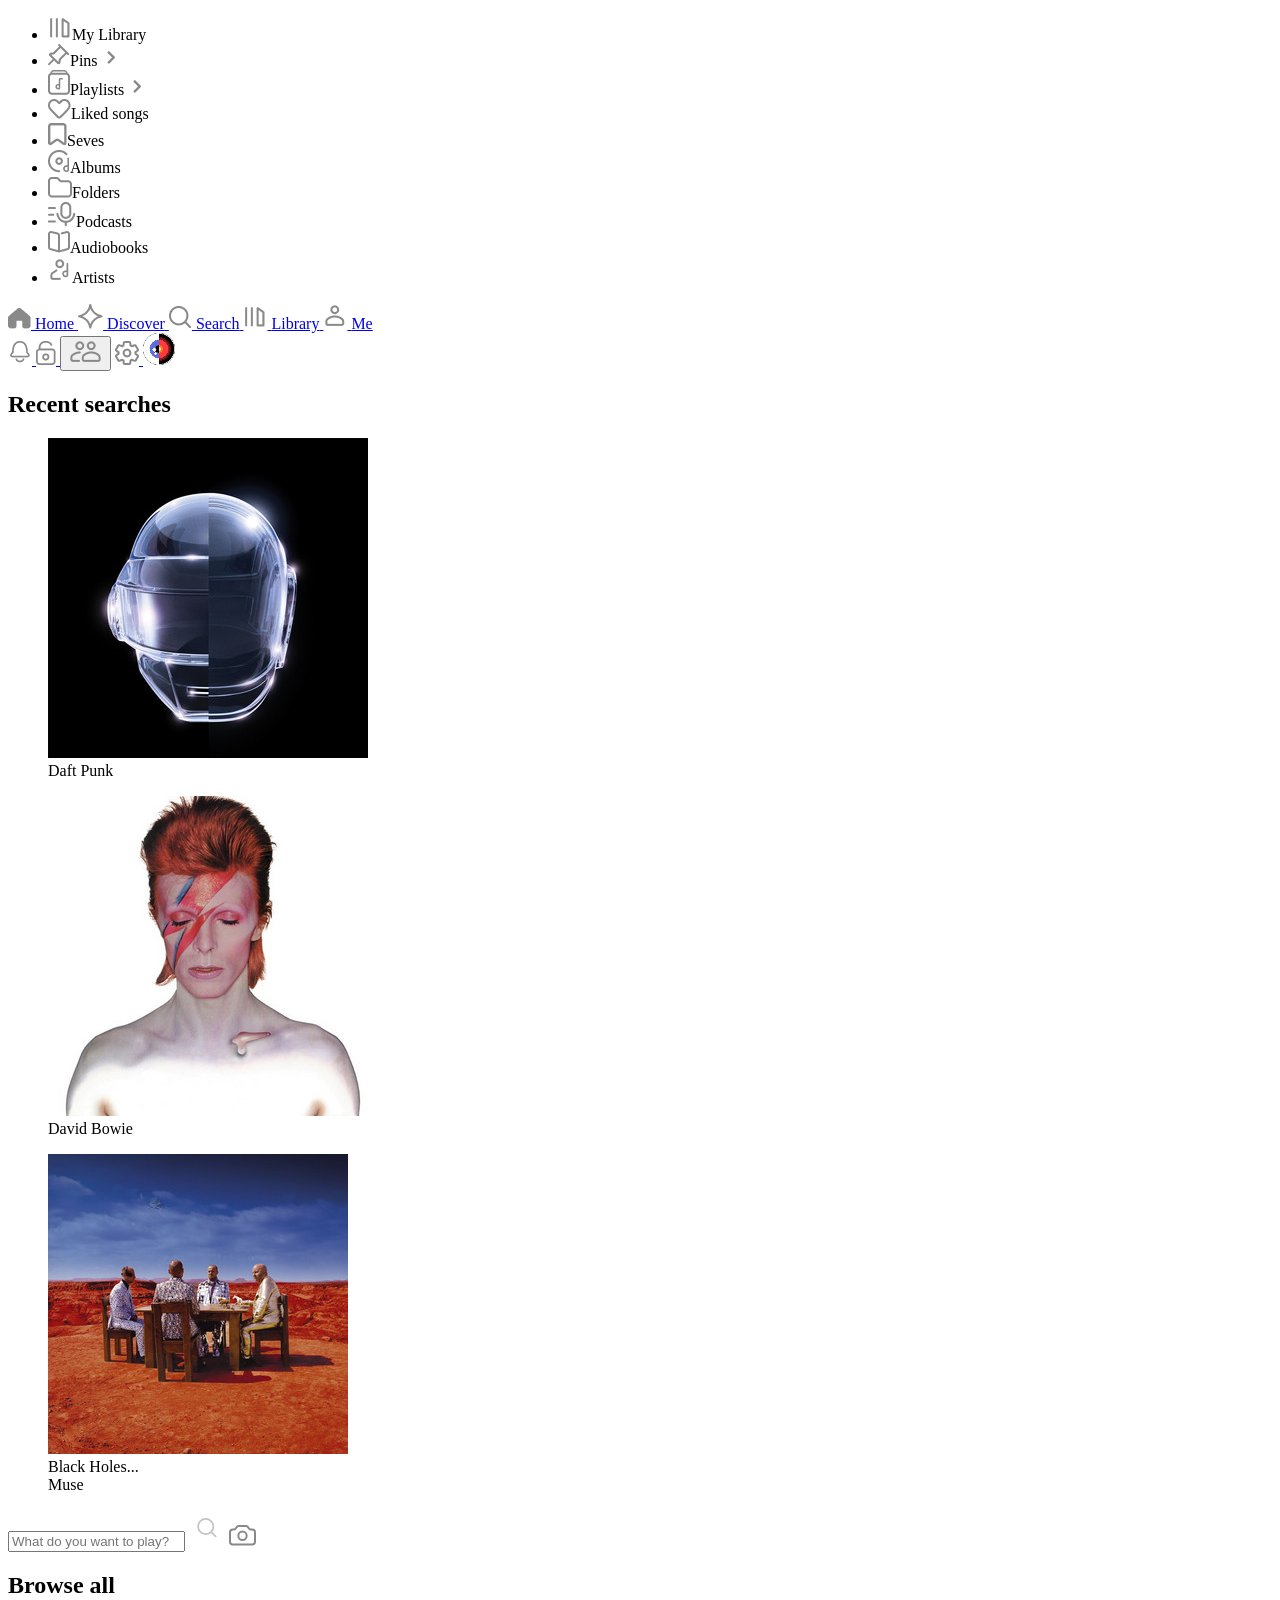
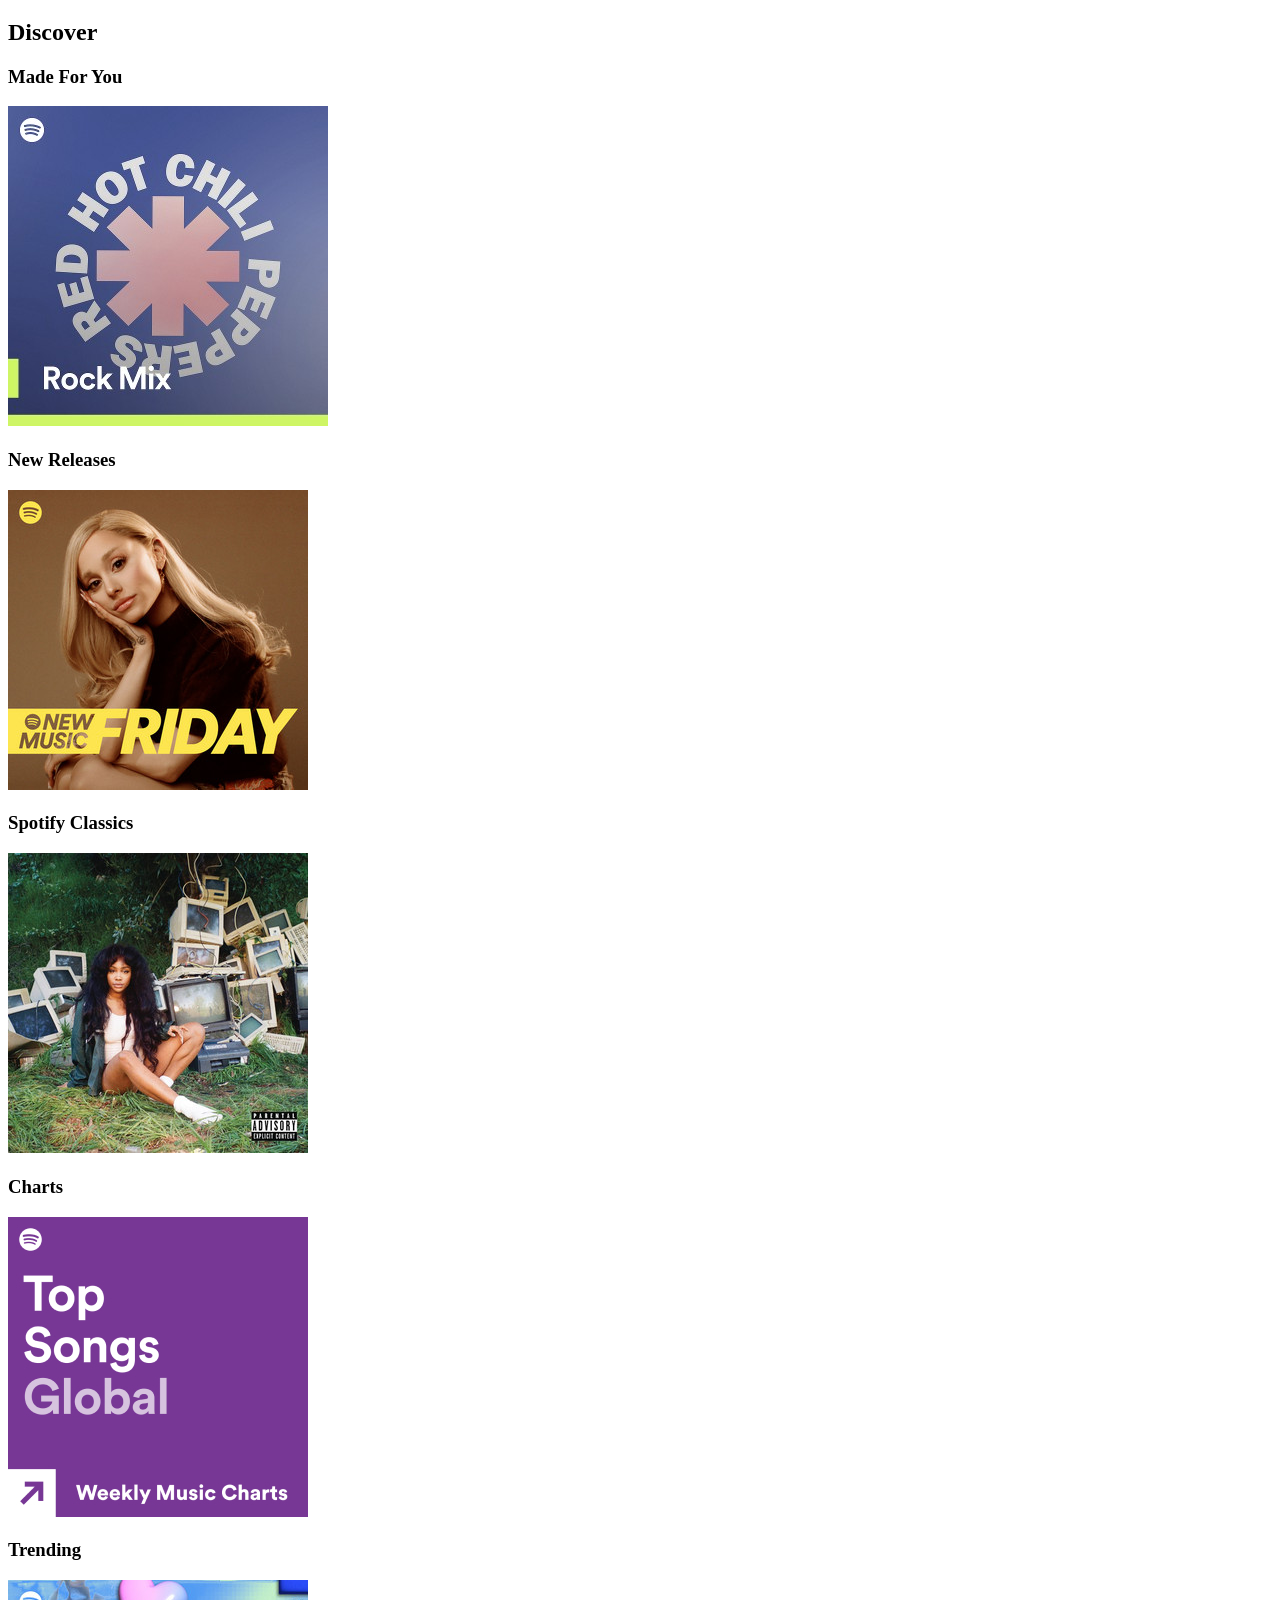
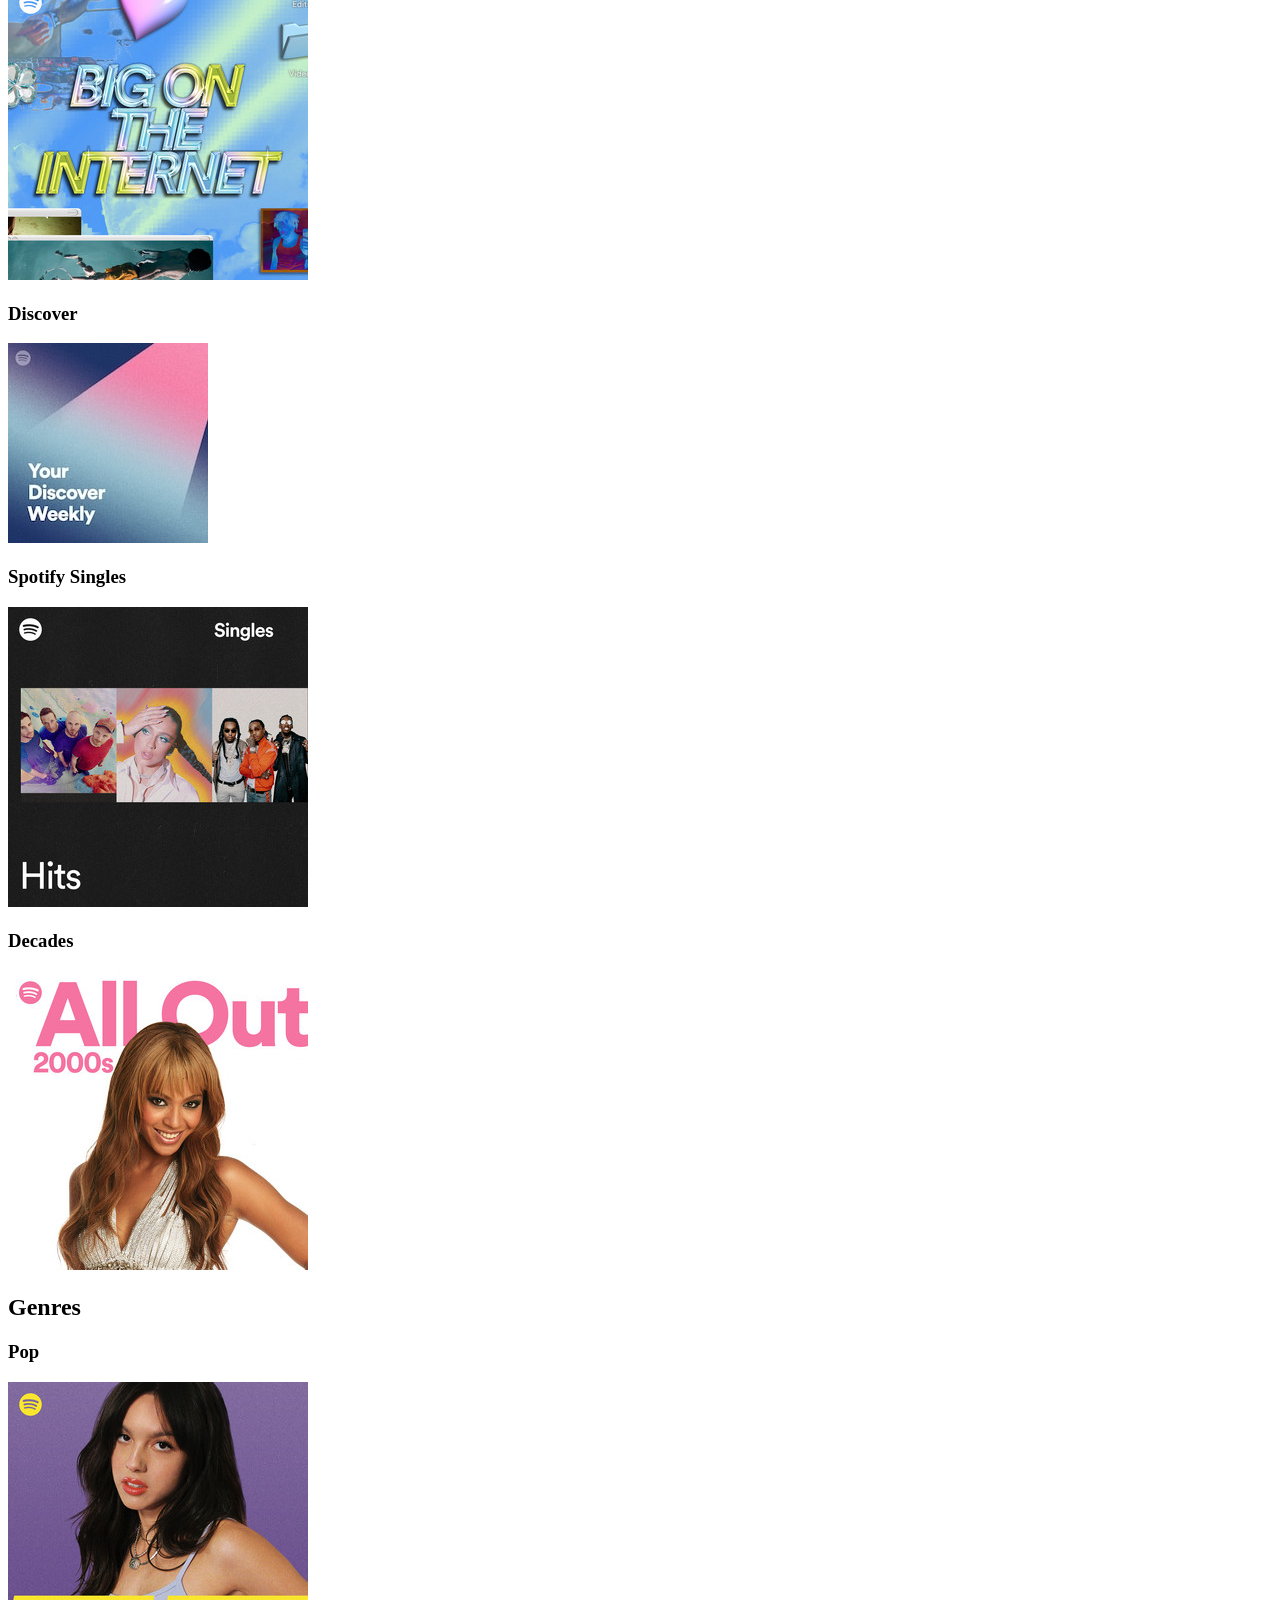
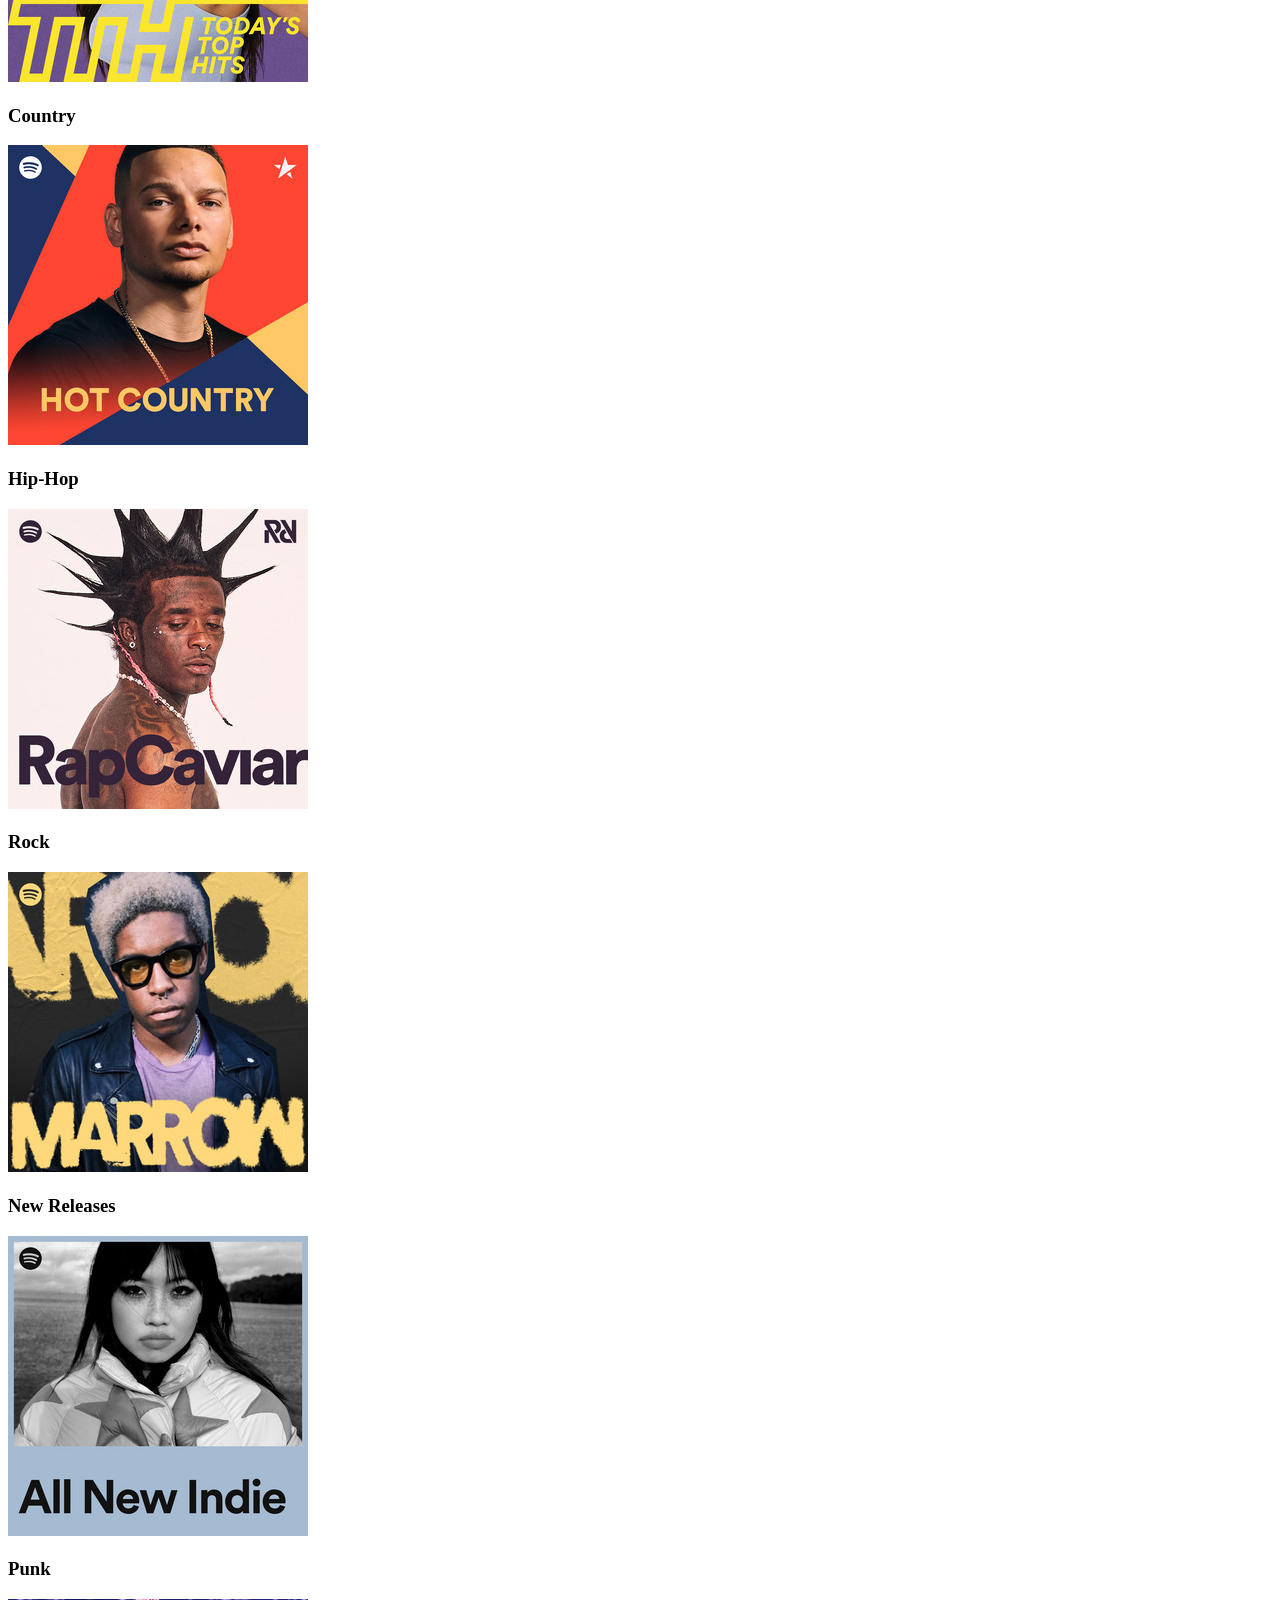
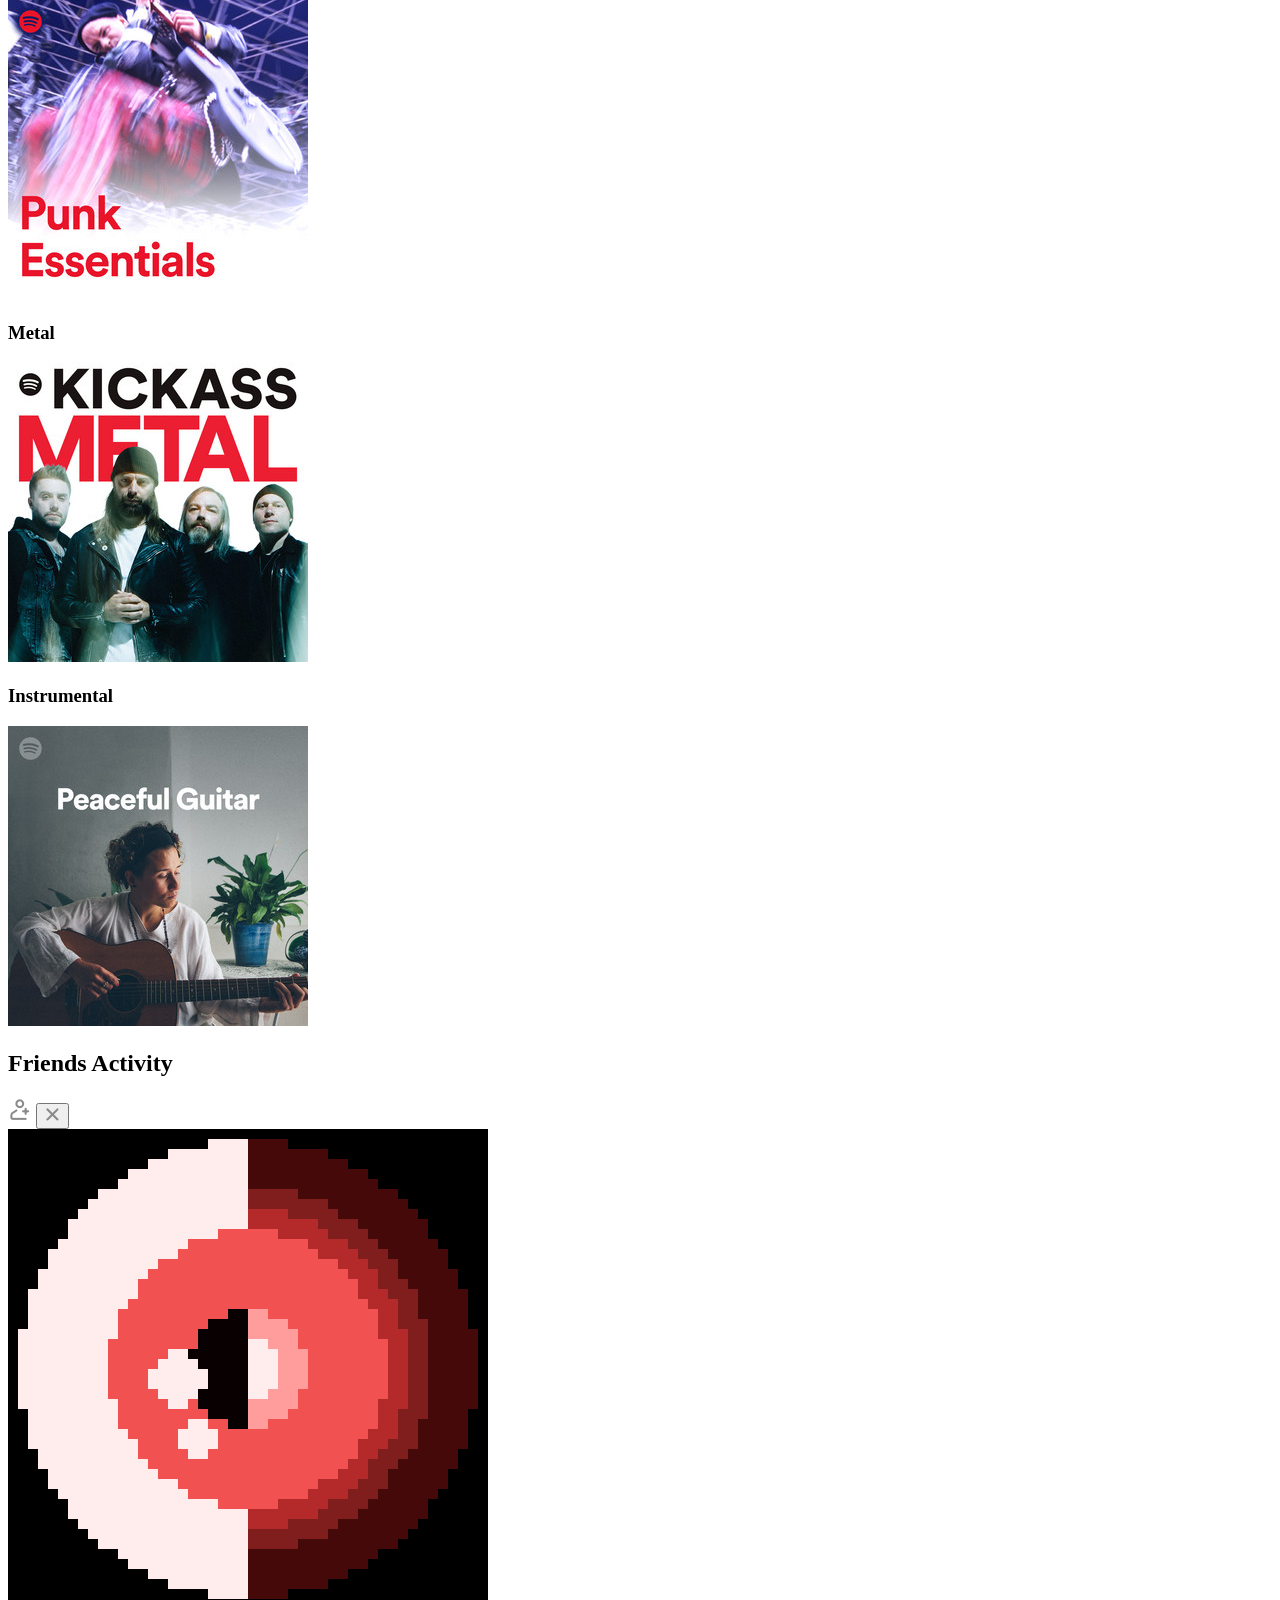
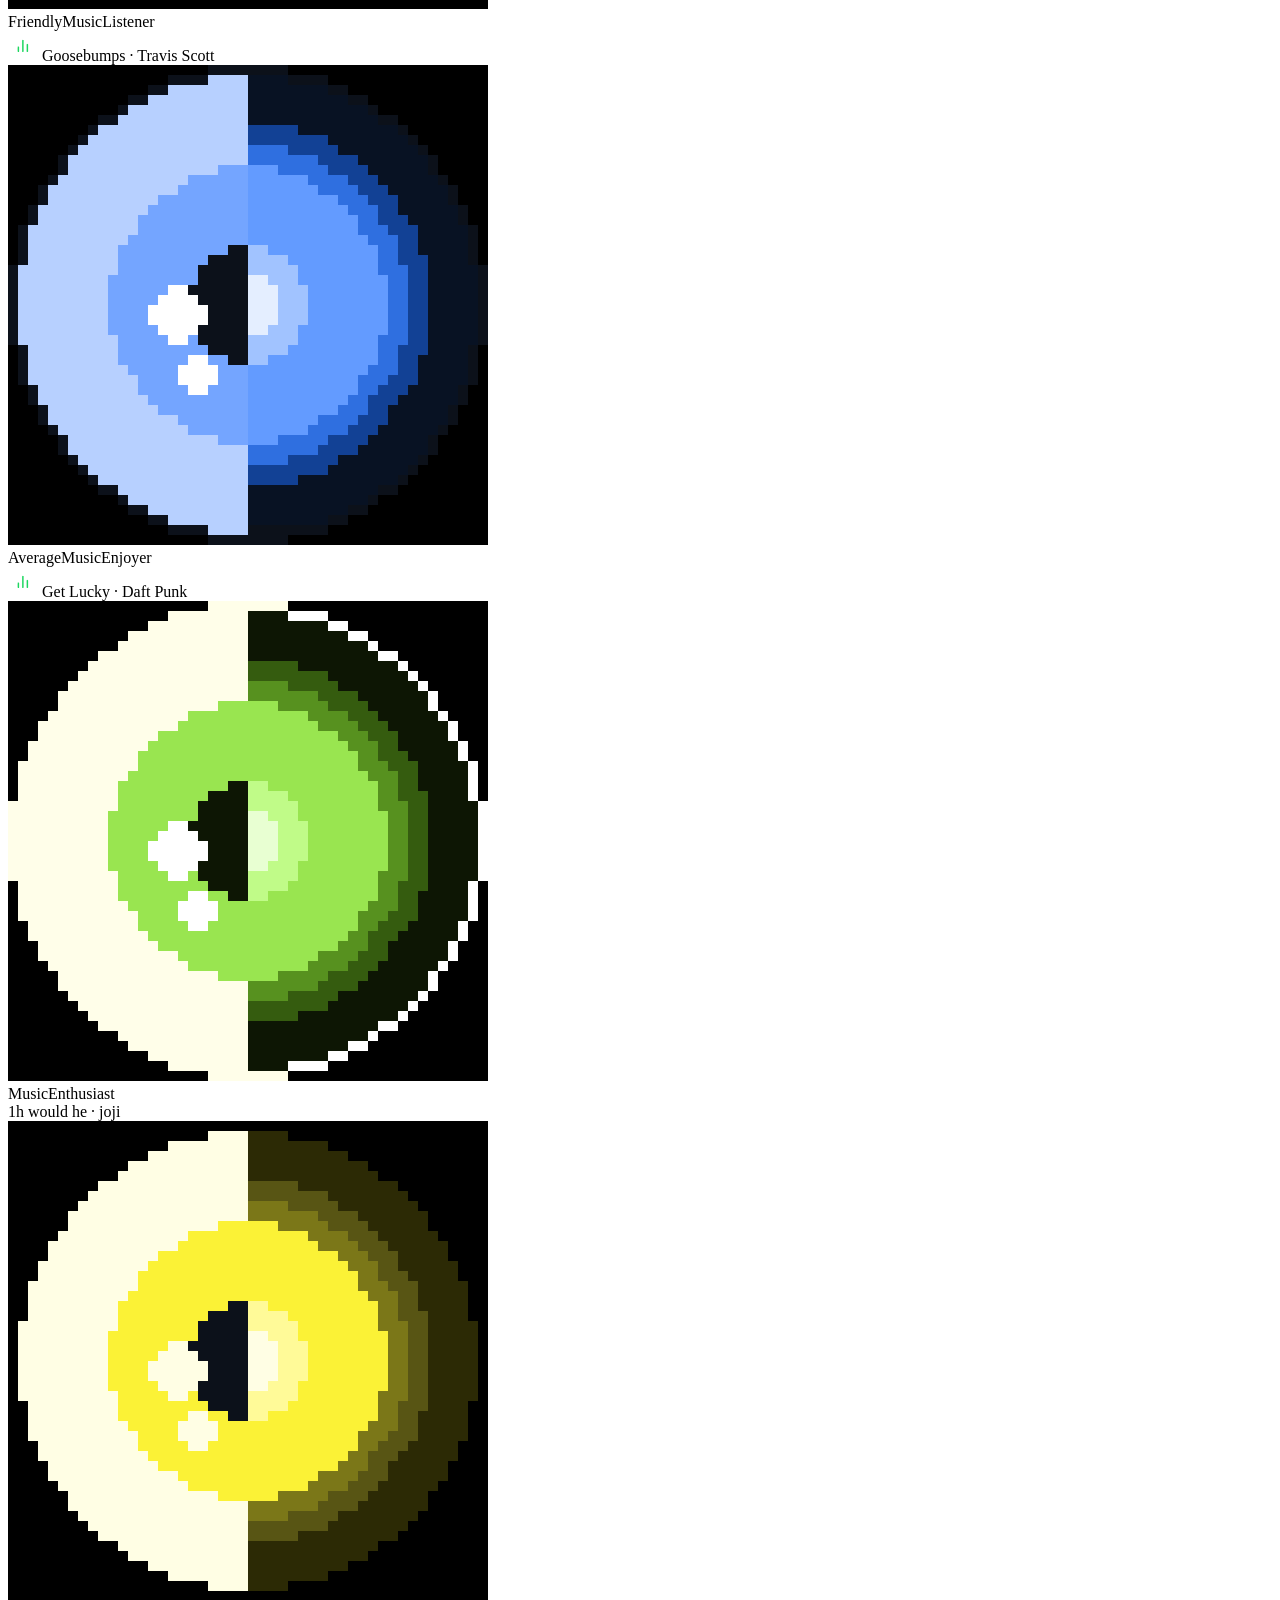
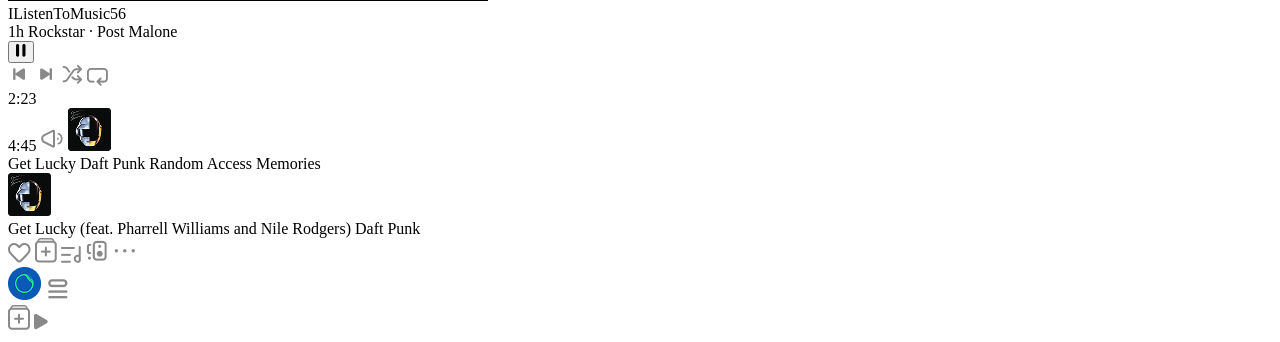
==== search.html @ 8f14064b "fix: fixed the content of the search section to fit the main section correctly with Julie" ====
<!DOCTYPE html>
<html lang="en">
<head>
<meta charset="UTF-8">
<meta name="viewport" content="width=device-width, initial-scale=1.0">
<title>Discover</title>
<link rel="stylesheet" href="./css/search.css">
</head>

<body>

    <aside class="sidebar">
        <ul class="sidebar-actions">
            <li class="sidebar-action"><a class="action-name"><img src="./assets/images/asideimgs/lybrarydesktop.png" alt="Library" class="action-icon">My Library</a></li>
            <li class="sidebar-action"><a class="action-name"><img src="./assets/images/asideimgs/pins.png" alt="Pins" class="action-icon">Pins</a>
                <span class="dropdown-button"><img src="./assets/images/asideimgs/dropdown.png" alt="Dropdown"></span></li>
            <li class="sidebar-action"><a class="action-name"><img src="./assets/images/asideimgs/playlist.png" alt="Playlists" class="action-icon">Playlists</a>
                <span class="dropdown-button"><img src="./assets/images/asideimgs/dropdown.png" alt="Dropdown"></span></li>
            <li class="sidebar-action"><a class="action-name"><img src="./assets/images/asideimgs/likedsongs.png" alt="Likedsongs" class="action-icon">Liked songs</a></li>
            <li class="sidebar-action"><a class="action-name"><img src="./assets/images/asideimgs/saves.png" alt="Saves" class="action-icon">Seves</a></li>
            <li class="sidebar-action"><a class="action-name"><img src="./assets/images/asideimgs/albums.png" alt="Albums" class="action-icon">Albums</a></li>
            <li class="sidebar-action"><a class="action-name"><img src="./assets/images/asideimgs/folders.png" alt="Folders" class="action-icon">Folders</a></li>
            <li class="sidebar-action"><a class="action-name"><img src="./assets/images/asideimgs/podcasts.png" alt="Podcasts" class="action-icon">Podcasts</a></li>
            <li class="sidebar-action"><a class="action-name"><img src="./assets/images/asideimgs/audiobooks.png" alt="Audiobooka" class="action-icon">Audiobooks</a></li>
            <li class="sidebar-action"><a class="action-name"><img src="./assets/images/asideimgs/artists.png" alt="Action" class="action-icon">Artists</a></li>
        </ul>
    </aside>

    <main class="discover-container">
        <section class="main-section" id="main-section">
        <nav class="header-nav">
            <section class="nav-phone">
                <a href="./index.html" class="nav-item">
                    <img src="./assets/images/homeicon.png" alt="home" class="nav-icon">
                    <span class="nav-title">Home</span>
                </a>
                <a href="#" class="nav-item">
                    <img src="./assets/images/staricon.png" alt="Star" class="nav-icon">
                    <span class="nav-title">Discover</span>
                </a>
                <a href="./search.html" class="nav-item">
                    <img src="./assets/images/searchbtn.png" alt="Search" class="nav-icon">
                    <span class="nav-title">Search</span>
                </a>
                <a href="#" class="nav-item">
                    <img src="./assets/images/lybrary.png" alt="Library" class="nav-icon library">
                    <span class="nav-title library">Library</span>
                </a>
                <a href="#" class="nav-item">
                    <img src="./assets/images/personme.png" alt="Profile" class="nav-icon person">
                    <span class="nav-title person">Me</span>
                </a>
            <div class="header-actions">
                <a href="#">
                    <img src="./assets/images/bell.png" class="action-item" alt="Bell">
                </a>
                <a href="#">
                    <img src="./assets/images/lock.png" class="action-item" alt="Padlock">
                </a>
                <button href="#" id="open-friends">
                    <img src="./assets/images/people.png" class="action-item" alt="People">
                </button>
                <a href="#">
                    <img src="./assets/images/setting.png" class="action-item" alt="Setting">
                </a>
                <a href="#">
                    <img src="./assets/images/sprite.png" class="action-item" alt="Sprite">
                </a>      
            </div>
            </section>
        </nav>

    <h1 class="search-main-tittl">Recent searches</h1>

    <section class="recent-searches">
        <figure class="searches-artist">
            <img src="./assets/images/recentsearchesimg1.png" class="artist-images">
            <figcaption>Daft Punk</figcaption>
        </figure>

        <figure class="searches-artist">
            <img src="./assets/images/resentsearchesimg2.png" class="artist-images">
            <figcaption>David Bowie</figcaption>
        </figure>

        <figure class="searches-artist-third">
                <img src="./assets/images/resentsearchesimg3.png" class="artist-images">
                <div class="artist-background"></div>
                <figcaption class="artist-text">Black Holes...</figcaption>
                <span>Muse</span>
        </figure>

    </section>
        <section class="search-wrapper">
            <div class="search-bar">
                <input type="text" placeholder="What do you want to play?" class="search-input">
                <img src="./assets/images/searchsvg.svg" alt="Search" class="icon">
                <img src="./assets/images/camerasvg.svg" alt="Camera" class="icon-camera">
            </div>     
        </section>

        <h1 class="search-main-tittl">Browse all</h1>
        <h2 class="section-title">Discover</h2>

            <section class="discover-cards-wrapper">
                    <article class="card blue">
                        <h3 class="card-title">Made For You</h3>
                        <img src="./assets/images/discoverimg1.png" class="card-img" alt="Made for you">  
                    </article>
                    <article class="card orange">
                        <h3 class="card-title">New Releases</h3>
                        <img src="./assets/images/discoverimp2.png" class="card-img" alt="New releases"> 
                    </article>
                    <article class="card navy"> 
                        <h3 class="card-title">Spotify Classics</h3>
                        <img src="./assets/images/discoverimg3.png" class="card-img" alt="Spotify classics"> 
                    </article>
                    <article class="card purple">
                        <h3 class="card-title">Charts</h3>
                        <img src="./assets/images/dicoverimg4.png" class="card-img" alt="Charts"> 
                    </article>
                    <article class="card pink">
                        <h3 class="card-title">Trending</h3>
                        <img src="./assets/images/discoverimg5.png" class="card-img" alt="Trending"> 
                    </article>
                    <article class="card violet">
                        <h3 class="card-title">Discover</h3>
                        <img src="./assets/images/discoverimg6.png" class="card-img" alt="Discover"> 
                    </article>
                    <article class="card gray">
                        <h3 class="card-title">Spotify Singles</h3>
                        <img src="./assets/images/discoverimg7.png" class="card-img" alt="Spotify singles"> 
                    </article>
                    <article class="card gold">
                        <h3 class="card-title">Decades</h3>
                        <img src="./assets/images/discoverimg8.png" class="card-img" alt="Decades"> 
                    </article>
            </section>

            <h2 class="section-title">Genres</h2>

            <section class="genre-cards-wrapper genres">
                <article class="card green">
                    <h3 class="card-title">Pop</h3>
                    <img src="./assets/images/genresimg1.png" class="card-img" alt="Made for you"> 
                </article>
                <article class="card orange2">
                    <h3 class="card-title">Country</h3>
                    <img src="./assets/images/genresimg2.png" class="card-img" alt="Country"> 
                </article>
                <article class="card brown">
                    <h3 class="card-title">Hip-Hop</h3>
                    <img src="./assets/images/genresimg3.png" class="card-img" alt="Hip-Hop"> 
                </article>
                <article class="card teal">
                    <h3 class="card-title">Rock</h3>
                    <img src="./assets/images/genresimg4.png" class="card-img" alt="Rock"> 
                </article>
                <article class="card red">
                    <h3 class="card-title">New Releases</h3>
                    <img src="./assets/images/genresimg5.png" class="card-img" alt="New releases"> 
                </article>
                <article class="card darkblue">
                    <h3 class="card-title">Punk</h3>
                    <img src="./assets/images/genresimg6.png" class="card-img" alt="Punk"> 
                </article>
                <article class="card red2">
                    <h3 class="card-title">Metal</h3>
                    <img src="./assets/images/genresimg7.png" class="card-img" alt="Metal"> 
                </article>
                <article class="card sky">
                    <h3 class="card-title">Instrumental</h3>
                    <img src="./assets/images/genresimg8.png" class="card-img" alt="Instrumental"> 
                </article>
            </section>
        </section>

            <section class="friends-section" id="friends-section">
            <section class="friends-header">
                <h2 class="friends-title">Friends Activity</h2>
                <section class="friends-actions">
                    <img src="./assets/images/addfriend.png" alt="find friends" class="friends-actions-btn">
                    <button class="close-btn" id="close-button">
                        <img src="./assets/images/closesection.png" alt="close" class="friends-actions-btn">
                    </button>
                </section>
            </section>
            <section class="friends-box">
                <div class="friend">
                    <img src="./assets/images/friend4.png" alt="friend picture" class="friend-img">
                    <div class="friend-text">
                        <span class="friend-name">FriendlyMusicListener</span>
                        <div class="friend-activity">
                            <img src="./assets/images/online now.png" alt="active friend">
                            <span class="friend-activity-song">Goosebumps <span class="friend-activity-artist">· Travis Scott</span></span>
                        </div>
                    </div>
                </div>
                <div class="friend">
                    <img src="./assets/images/friend1.png" alt="friend picture" class="friend-img">
                    <div class="friend-text">
                        <span class="friend-name">AverageMusicEnjoyer</span>
                        <div class="friend-activity">
                            <img src="./assets/images/online now.png" alt="active friend">
                            <span class="friend-activity-song">Get Lucky <span class="friend-activity-artist">· Daft Punk</span></span>
                        </div>
                    </div>
                </div>
                <div class="friend">
                    <img src="./assets/images/friend2.png" alt="friend picture" class="friend-img">
                    <div class="friend-text">
                        <span class="friend-name">MusicEnthusiast</span>
                        <div class="friend-activity">
                            <span class="friend-activity-song offline"><span class="friend-activity-artist">1h</span> would he <span class="friend-activity-artist">· joji</span></span>
                        </div>
                    </div>
                </div>
                <div class="friend">
                    <img src="./assets/images/friend3.png" alt="friend picture" class="friend-img">
                    <div class="friend-text">
                        <span class="friend-name">IListenToMusic56</span>
                        <div class="friend-activity">
                            <span class="friend-activity-song offline"><span class="friend-activity-artist">1h</span> Rockstar <span class="friend-activity-artist">· Post Malone</span></span>
                        </div>
                    </div>
                </div>
            </section>
        </section> 

        <section class="player-section">
            <div class="player-actions">
                <button class="player-main-btn"><img src="./assets/images/playerimgs/playbtn.png" alt="PlayPause"></button>
                <div class="player-nav">
                    <img src="./assets/images/playerimgs/leftarrow.png" alt="Arrow" class="player-icon">
                    <img src="./assets/images/playerimgs/rightarrow.png" alt="Arrow" class="player-icon">
                    <img src="./assets/images/playerimgs/shafflearrows.png" alt="Shuffle" class="player-icon">
                    <img src="./assets/images/playerimgs/refreshicon.png" alt="Refresh" class="player-icon">
                </div>
                <div class="player-timeline">
                <span class="player-time">2:23</span>
                <div class="player-progress-wrapper">
                    <div class="player-line"></div> 
                </div>
                <span class="player-time">4:45</span>
                <img src="./assets/images/playerimgs/voiceicon.png" alt="" class="player-volume-icon">
                <img src="./assets/images/playerimg.png" alt="album cover" class="player-img">
                <div class="player-info">
                    <span class="player-desk-title">Get Lucky</span>
                    <span class="player-desk-artist">Daft Punk</span>
                    <span class="player-desk-album">Random Access Memories</span>
                </div>
            </div>
            </div>

            <div class="player-card">
                <img src="./assets/images/playerimg.png" alt="album cover" class="player-other-img">
                <div class="player-text">
                    <span class="player-title">Get Lucky (feat. Pharrell Williams and Nile Rodgers)</span>
                    <span class="player-artist">Daft Punk</span>
                </div>
                        <div class="player-extra">
                            <img src="./assets/images/playerimgs/hearticon.png"  class="player-extra-icon" alt="Heart">
                            <img src="./assets/images/playerimgs/likeicon.png" class="player-extra-icon" alt="Like">
                            <img src="./assets/images/playerimgs/noteplayer.png" class="player-extra-icon" alt="Note">
                            <img src="./assets/images/playerimgs/remoteicon.png" class="player-extra-icon" alt="Remote">
                            <img src="./assets/images/playerimgs/viewes icon.png" class="player-extra-icon" alt="View">
                            <div class="player-line-line"></div>
                            <img src="./assets/images/playerimgs/diskicon.png" class="player-extra-icon" alt="Disk">
                            <img src="./assets/images/playerimgs/burger icon.png" class="player-extra-icon" alt="">
                        </div> 
                <img src="./assets/images/likesimg.png" alt="add to likes" class="like-btn">
                <img src="./assets/images/playerarrow.png" alt="resume playing" class="resume-btn">
            </div>
            <div class="player-line"></div>           
        </section>
    </main>
    <script src="./script/main.js" defer></script>
</body>
</html>
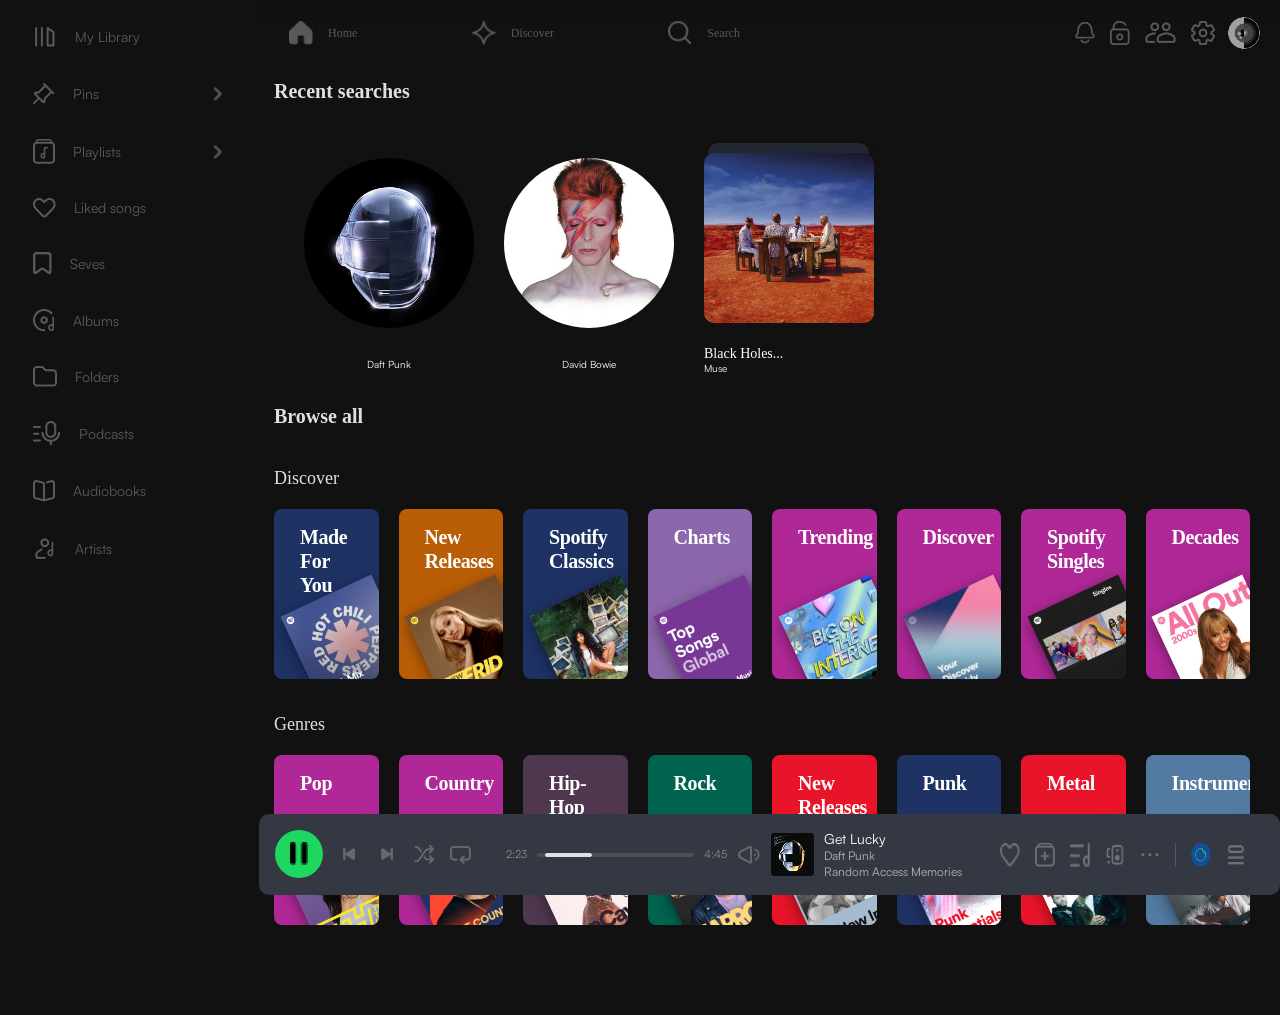
==== commit fb89c3f9: "fix: removed the depreciating code that was repeating the same code for another page and added the s" ====
--- a/search.html
+++ b/search.html
@@ -4,7 +4,7 @@
 <meta charset="UTF-8">
 <meta name="viewport" content="width=device-width, initial-scale=1.0">
 <title>Discover</title>
-<link rel="stylesheet" href="./css/search.css">
+<link rel="stylesheet" href="./css/main.css">
 </head>
 
 <body>
@@ -28,80 +28,76 @@
 
     <main class="discover-container">
         <section class="main-section" id="main-section">
-        <nav class="header-nav">
-            <section class="nav-phone">
-                <a href="./index.html" class="nav-item">
-                    <img src="./assets/images/homeicon.png" alt="home" class="nav-icon">
-                    <span class="nav-title">Home</span>
-                </a>
-                <a href="#" class="nav-item">
-                    <img src="./assets/images/staricon.png" alt="Star" class="nav-icon">
-                    <span class="nav-title">Discover</span>
-                </a>
-                <a href="./search.html" class="nav-item">
-                    <img src="./assets/images/searchbtn.png" alt="Search" class="nav-icon">
-                    <span class="nav-title">Search</span>
-                </a>
-                <a href="#" class="nav-item">
-                    <img src="./assets/images/lybrary.png" alt="Library" class="nav-icon library">
-                    <span class="nav-title library">Library</span>
-                </a>
-                <a href="#" class="nav-item">
-                    <img src="./assets/images/personme.png" alt="Profile" class="nav-icon person">
-                    <span class="nav-title person">Me</span>
-                </a>
-            <div class="header-actions">
-                <a href="#">
-                    <img src="./assets/images/bell.png" class="action-item" alt="Bell">
-                </a>
-                <a href="#">
-                    <img src="./assets/images/lock.png" class="action-item" alt="Padlock">
-                </a>
-                <button href="#" id="open-friends">
-                    <img src="./assets/images/people.png" class="action-item" alt="People">
-                </button>
-                <a href="#">
-                    <img src="./assets/images/setting.png" class="action-item" alt="Setting">
-                </a>
-                <a href="#">
-                    <img src="./assets/images/sprite.png" class="action-item" alt="Sprite">
-                </a>      
-            </div>
-            </section>
-        </nav>
-
-    <h1 class="search-main-tittl">Recent searches</h1>
-
-    <section class="recent-searches">
-        <figure class="searches-artist">
-            <img src="./assets/images/recentsearchesimg1.png" class="artist-images">
-            <figcaption>Daft Punk</figcaption>
-        </figure>
-
-        <figure class="searches-artist">
-            <img src="./assets/images/resentsearchesimg2.png" class="artist-images">
-            <figcaption>David Bowie</figcaption>
-        </figure>
-
-        <figure class="searches-artist-third">
-                <img src="./assets/images/resentsearchesimg3.png" class="artist-images">
-                <div class="artist-background"></div>
-                <figcaption class="artist-text">Black Holes...</figcaption>
-                <span>Muse</span>
-        </figure>
-
-    </section>
-        <section class="search-wrapper">
-            <div class="search-bar">
-                <input type="text" placeholder="What do you want to play?" class="search-input">
-                <img src="./assets/images/searchsvg.svg" alt="Search" class="icon">
-                <img src="./assets/images/camerasvg.svg" alt="Camera" class="icon-camera">
-            </div>     
-        </section>
-
-        <h1 class="search-main-tittl">Browse all</h1>
-        <h2 class="section-title">Discover</h2>
-
+            <nav class="header-nav">
+                <section class="nav-phone">
+                    <a href="./index.html" class="nav-item">
+                        <img src="./assets/images/homeicon.png" alt="home" class="nav-icon">
+                        <span class="nav-title">Home</span>
+                    </a>
+                    <a href="#" class="nav-item">
+                        <img src="./assets/images/staricon.png" alt="Star" class="nav-icon">
+                        <span class="nav-title">Discover</span>
+                    </a>
+                    <a href="./search.html" class="nav-item">
+                        <img src="./assets/images/searchbtn.png" alt="Search" class="nav-icon">
+                        <span class="nav-title">Search</span>
+                    </a>
+                    <a href="#" class="nav-item">
+                        <img src="./assets/images/lybrary.png" alt="Library" class="nav-icon library">
+                        <span class="nav-title library">Library</span>
+                    </a>
+                    <a href="#" class="nav-item">
+                        <img src="./assets/images/personme.png" alt="Profile" class="nav-icon person">
+                        <span class="nav-title person">Me</span>
+                    </a>
+                <div class="header-actions">
+                    <a href="#">
+                        <img src="./assets/images/bell.png" class="action-item" alt="Bell">
+                    </a>
+                    <a href="#">
+                        <img src="./assets/images/lock.png" class="action-item" alt="Padlock">
+                    </a>
+                    <button href="#" id="open-friends">
+                        <img src="./assets/images/people.png" class="action-item" alt="People">
+                    </button>
+                    <a href="#">
+                        <img src="./assets/images/setting.png" class="action-item" alt="Setting">
+                    </a>
+                    <a href="#">
+                        <img src="./assets/images/sprite.png" class="action-item" alt="Sprite">
+                    </a>      
+                </div>
+                </section>
+            </nav>
+            <h1 class="search-main-tittl">Recent searches</h1>
+            <section class="recent-searches">
+                <figure class="searches-artist">
+                    <img src="./assets/images/recentsearchesimg1.png" class="artist-images">
+                    <figcaption>Daft Punk</figcaption>
+                </figure>
+
+                <figure class="searches-artist">
+                    <img src="./assets/images/resentsearchesimg2.png" class="artist-images">
+                    <figcaption>David Bowie</figcaption>
+                </figure>
+
+                <figure class="searches-artist-third">
+                        <img src="./assets/images/resentsearchesimg3.png" class="artist-images">
+                        <div class="artist-background"></div>
+                        <figcaption class="artist-text">Black Holes...</figcaption>
+                        <span>Muse</span>
+                </figure>
+
+            </section>
+            <section class="search-wrapper">
+                <div class="search-bar">
+                    <input type="text" placeholder="What do you want to play?" class="search-input">
+                    <img src="./assets/images/searchsvg.svg" alt="Search" class="icon">
+                    <img src="./assets/images/camerasvg.svg" alt="Camera" class="icon-camera">
+                </div>     
+            </section>
+            <h1 class="search-main-tittl">Browse all</h1>
+            <h2 class="section-title">Discover</h2>
             <section class="discover-cards-wrapper">
                     <article class="card blue">
                         <h3 class="card-title">Made For You</h3>
@@ -136,9 +132,7 @@
                         <img src="./assets/images/discoverimg8.png" class="card-img" alt="Decades"> 
                     </article>
             </section>
-
             <h2 class="section-title">Genres</h2>
-
             <section class="genre-cards-wrapper genres">
                 <article class="card green">
                     <h3 class="card-title">Pop</h3>
@@ -174,8 +168,7 @@
                 </article>
             </section>
         </section>
-
-            <section class="friends-section" id="friends-section">
+        <section class="friends-section" id="friends-section">
             <section class="friends-header">
                 <h2 class="friends-title">Friends Activity</h2>
                 <section class="friends-actions">
@@ -226,7 +219,6 @@
                 </div>
             </section>
         </section> 
-
         <section class="player-section">
             <div class="player-actions">
                 <button class="player-main-btn"><img src="./assets/images/playerimgs/playbtn.png" alt="PlayPause"></button>
--- a/css/main.css
+++ b/css/main.css
@@ -0,0 +1,1606 @@
+* {
+  margin: 0;
+  padding: 0;
+  box-sizing: border-box;
+}
+
+button {
+  cursor: pointer;
+}
+
+a {
+  text-decoration: none;
+  color: inherit;
+}
+
+html {
+  font-size: 62.5%;
+}
+
+footer, header, nav, section, main {
+  display: block;
+}
+
+ol, ul {
+  list-style: none;
+}
+
+@font-face {
+  font-family: "Satoshi-Regular";
+  src: url("/scss/base/fonts/Satoshi-Regular.woff2") format("woff2"), url("/scss/base/fonts/Satoshi-Regular.woff") format("woff"), url("/scss/base/fonts/Satoshi-Regular.ttf") format("truetype");
+  font-weight: 400;
+  font-display: swap;
+  font-style: normal;
+}
+* {
+  font-family: "Satoshi-Regular";
+}
+
+.sidebar {
+  position: fixed;
+  top: 0;
+  left: 0;
+  width: 259px;
+  height: 100vh;
+  background-color: #111111;
+}
+
+.sidebar-actions {
+  padding: 0.8rem 1.6rem;
+}
+
+.sidebar-action {
+  display: flex;
+  align-items: center;
+  justify-content: space-between;
+  padding: 1.7rem;
+  cursor: pointer;
+  filter: grayscale(1);
+  opacity: 0.6;
+  transition: 0.3s;
+}
+.sidebar-action:hover {
+  filter: grayscale(0);
+  opacity: 1;
+}
+.sidebar-action {
+  transition: background-color 0.2s ease;
+}
+
+.sidebar-action:hover {
+  background-color: rgba(32, 32, 32, 0.5);
+  border-radius: 0.8rem;
+}
+
+.action-name {
+  display: flex;
+  align-items: center;
+  color: rgb(137, 137, 137);
+  font-size: 1.4rem;
+  font-weight: 400;
+}
+
+.action-icon {
+  margin-right: 1.8rem;
+  object-fit: contain;
+}
+
+.dropdown-button {
+  display: flex;
+  align-items: center;
+}
+
+.dropdown-button img {
+  width: 1.8rem;
+  height: 1.8rem;
+  color: rgb(137, 137, 137);
+}
+
+@media (max-width: 60rem) {
+  .sidebar {
+    display: none;
+  }
+}
+.header-nav {
+  width: 100%;
+  position: fixed;
+  bottom: 0;
+  left: 0;
+  right: 0;
+  z-index: 1000;
+  padding: 1.5rem;
+  background: linear-gradient(180deg, rgba(17, 17, 17, 0.85) 0%, #111111 42.62%);
+  backdrop-filter: blur(0.3rem);
+}
+.header-nav .nav-phone {
+  display: flex;
+  align-items: center;
+  justify-content: space-around;
+  padding-inline: 1rem;
+  height: 9.5rem;
+}
+.header-nav .nav-item {
+  display: flex;
+  flex-direction: column;
+  align-items: center;
+  justify-content: center;
+  color: rgb(137, 137, 137);
+  filter: grayscale(1);
+  opacity: 0.6;
+  transition: 0.3s;
+}
+.header-nav .nav-item:hover {
+  filter: grayscale(0);
+  opacity: 1;
+}
+.header-nav .nav-item {
+  transition: background-color 0.2s ease;
+  padding: 1.7rem;
+  justify-content: space-between;
+}
+.header-nav .nav-item:hover {
+  background-color: rgba(32, 32, 32, 0.5);
+  border-radius: 0.8rem;
+}
+.header-nav .nav-icon {
+  width: 2.4rem;
+  height: 2.4rem;
+  margin-bottom: 1.1rem;
+}
+.header-nav .nav-title {
+  font-family: Satoshi;
+  font-weight: 400;
+  font-size: 1.2rem;
+  line-height: 100%;
+  letter-spacing: 3%;
+  color: rgb(137, 137, 137);
+}
+
+.header-actions {
+  display: flex;
+  align-items: center;
+  justify-content: flex-end;
+  gap: 1.3rem;
+}
+.header-actions .action-item {
+  display: flex;
+  filter: grayscale(1);
+  opacity: 0.6;
+  transition: 0.3s;
+}
+.header-actions .action-item:hover {
+  filter: grayscale(0);
+  opacity: 1;
+}
+.header-actions .action-item img {
+  width: 100%;
+}
+.header-actions #open-friends {
+  border: none;
+  background-color: transparent;
+}
+
+@media (max-width: 60rem) {
+  .header-actions,
+  .action-item {
+    display: none;
+  }
+}
+@media (min-width: 60rem) {
+  .header-nav {
+    position: fixed;
+    width: calc(100vw - 25.9rem);
+    left: 25.9rem;
+    height: 6.4rem;
+    padding: 0 1rem;
+    top: 0;
+  }
+  .header-nav .nav-phone {
+    display: flex;
+    text-align: center;
+    flex-direction: row;
+    justify-content: space-between;
+    padding-bottom: 3rem;
+  }
+  .header-nav .nav-item {
+    display: flex;
+    flex-direction: row;
+    align-items: center;
+    gap: 15px;
+    padding: 1rem;
+  }
+  .header-nav .library,
+  .header-nav .nav-title .library {
+    display: none;
+  }
+  .header-nav .person,
+  .header-nav .nav-title .person {
+    display: none;
+  }
+  .header-nav .nav-icon {
+    margin-bottom: 0;
+  }
+}
+.main-section-filters {
+  padding: 1.3rem 1.5rem 1.3rem 0;
+}
+.main-section-filters .filter-buttons {
+  display: flex;
+  justify-content: space-between;
+  align-items: center;
+  margin-bottom: 2.2rem;
+  overflow-x: auto;
+}
+.main-section-filters .filter-buttons::-webkit-scrollbar {
+  display: none;
+}
+.main-section-filters .filter-buttons .filter-left {
+  display: flex;
+  gap: 1rem;
+}
+.main-section-filters .filter-buttons .filter-button {
+  background-color: #202020;
+  color: #E0E0E0;
+  border: none;
+  padding: 0.8rem 1.5rem;
+  border-radius: 0.8rem;
+  font-size: 1.2rem;
+  white-space: nowrap;
+  cursor: pointer;
+  transition: background-color 0.2s ease;
+}
+.main-section-filters .filter-buttons .filter-button.desktop {
+  display: none;
+}
+.main-section-filters .filter-buttons .filter-button.desktop:hover {
+  background-color: rgb(198.5, 198.5, 198.5);
+}
+.main-section-filters .filter-buttons .filter-button:hover {
+  background-color: #333842;
+}
+.main-section-filters .filter-buttons .filter-button.other {
+  border: none;
+  background-color: transparent;
+  padding: 0;
+}
+.main-section-filters .filter-buttons .other-filter {
+  margin-left: auto;
+  cursor: pointer;
+}
+.main-section-filters .recents-list {
+  display: grid;
+  gap: 0.8rem;
+  grid-template-columns: repeat(auto-fit, minmax(17rem, 1fr));
+}
+.main-section-filters .recents-list .recent-item {
+  display: flex;
+  align-items: center;
+  padding: 1rem 1.4rem;
+  background-color: #202020;
+  border-radius: 1rem;
+  overflow: hidden;
+  text-decoration: none;
+  transition: background-color 0.3s;
+}
+.main-section-filters .recents-list .recent-item:hover {
+  background-color: #333842;
+}
+.main-section-filters .recents-list .recent-item .recent-item-img {
+  width: 5.6rem;
+  height: 5.6rem;
+  border-radius: 0.8rem;
+  object-fit: cover;
+}
+.main-section-filters .recents-list .recent-item-desc {
+  padding: 0 0.8rem;
+  overflow: hidden;
+}
+.main-section-filters .recents-list .recent-item .recent-item-title {
+  display: block;
+  color: #E0E0E0;
+  font-size: clamp(1.2rem, 1.1518518519rem + 0.1234567901vw, 1.3rem);
+  margin-bottom: 0.4rem;
+  white-space: nowrap;
+  overflow: hidden;
+  text-overflow: ellipsis;
+}
+.main-section-filters .recents-list .recent-item .recent-item-artist {
+  display: block;
+  color: #898989;
+  font-size: 1.2rem;
+}
+
+.main-card-boxes-one.pink {
+  background-color: rgb(179.0077319588, 60.4922680412, 114.8118556701);
+}
+
+.main-card-boxes-two.pink {
+  background-color: rgb(121.8298969072, 41.1701030928, 78.1391752577);
+}
+
+.main-card-boxes-three.pink {
+  background-color: rgb(45.5927835052, 15.4072164948, 29.2422680412);
+}
+
+.collection-count.pink {
+  color: #CE6E9A;
+}
+
+.main-card-boxes-one.cyan {
+  background-color: rgb(87.0992366412, 215.4007633588, 185.3053435115);
+}
+
+.main-card-boxes-two.cyan {
+  background-color: rgb(43.1297709924, 182.8702290076, 150.0916030534);
+}
+
+.main-card-boxes-three.cyan {
+  background-color: rgb(23.6641221374, 100.3358778626, 82.3511450382);
+}
+
+.collection-count.cyan {
+  color: #95E6D3;
+}
+
+.main-card-boxes-one.lpink {
+  background-color: rgb(233.737804878, 117.762195122, 127.4268292683);
+}
+
+.main-card-boxes-two.lpink {
+  background-color: rgb(223.4756097561, 51.5243902439, 65.8536585366);
+}
+
+.main-card-boxes-three.lpink {
+  background-color: rgb(149.7926829268, 23.2073170732, 33.756097561);
+}
+
+.collection-count.lpink {
+  color: #F4B8BD;
+}
+
+.main-card-boxes-one.lgreen {
+  background-color: rgb(147.1875, 211.875, 125.625);
+}
+
+.main-card-boxes-two.lgreen {
+  background-color: rgb(99.375, 192.75, 68.25);
+}
+
+.main-card-boxes-three.lgreen {
+  background-color: rgb(59.625, 119.25, 39.75);
+}
+
+.collection-count.lgreen {
+  color: #C3E7B7;
+}
+
+.main-card-boxes-one.lred {
+  background-color: rgb(236.4428571429, 57.0571428571, 117.3678571429);
+}
+
+.main-card-boxes-two.lred {
+  background-color: rgb(198.4, 18.6, 79.05);
+}
+
+.main-card-boxes-three.lred {
+  background-color: rgb(105.1428571429, 9.8571428571, 41.8928571429);
+}
+
+.collection-count.lred {
+  color: #F37FA6;
+}
+
+.main-card-boxes-one.lblue {
+  background-color: rgb(111.55, 156.85, 171.95);
+}
+
+.main-card-boxes-two.lblue {
+  background-color: rgb(75.9, 117.3, 131.1);
+}
+
+.main-card-boxes-three.lblue {
+  background-color: rgb(38.5, 59.5, 66.5);
+}
+
+.collection-count.lblue {
+  color: #A0BEC8;
+}
+
+.main-card-boxes-one.yellow {
+  background-color: rgb(251.8409090909, 193.3977272727, 49.6590909091);
+}
+
+.main-card-boxes-two.yellow {
+  background-color: rgb(221.5909090909, 158.5227272727, 3.4090909091);
+}
+
+.main-card-boxes-three.yellow {
+  background-color: rgb(121.1363636364, 86.6590909091, 1.8636363636);
+}
+
+.collection-count.yellow {
+  color: #FDD87D;
+}
+
+.main-card-boxes-one.lbrown {
+  background-color: rgb(186.5, 132.3372093023, 118);
+}
+
+.main-card-boxes-two.lbrown {
+  background-color: rgb(152, 91.9069767442, 76);
+}
+
+.main-card-boxes-three.lbrown {
+  background-color: rgb(84, 50.7906976744, 42);
+}
+
+.collection-count.lbrown {
+  color: #D4B2A9;
+}
+
+.main-card-boxes-one.lorange {
+  background-color: rgb(207.2368421053, 140.6578947368, 55.2631578947);
+}
+
+.main-card-boxes-two.lorange {
+  background-color: rgb(150.1052631579, 100.0701754386, 35.8947368421);
+}
+
+.main-card-boxes-three.lorange {
+  background-color: rgb(67.7894736842, 45.1929824561, 16.2105263158);
+}
+
+.collection-count.lorange {
+  color: #DEB075;
+}
+
+.main-card-boxes-one.green {
+  background-color: rgb(90.8793103448, 168.6206896552, 148.4655172414);
+}
+
+.main-card-boxes-two.green {
+  background-color: rgb(63.1034482759, 119.8965517241, 105.1724137931);
+}
+
+.main-card-boxes-three.green {
+  background-color: rgb(27.9310344828, 53.0689655172, 46.5517241379);
+}
+
+.collection-count.green {
+  color: #8DC3B5;
+}
+
+.main-card-boxes-one.lpurple {
+  background-color: rgb(114.8082706767, 146.3120300752, 185.6917293233);
+}
+
+.main-card-boxes-two.lpurple {
+  background-color: rgb(74.1052631579, 107.7894736842, 149.8947368421);
+}
+
+.main-card-boxes-three.lpurple {
+  background-color: rgb(40.3609022556, 58.7067669173, 81.6390977444);
+}
+
+.collection-count.lpurple {
+  color: #A6BAD3;
+}
+
+.main-card-boxes-one.fgreen {
+  background-color: rgb(147.1875, 211.875, 125.625);
+}
+
+.main-card-boxes-two.fgreen {
+  background-color: rgb(99.375, 192.75, 68.25);
+}
+
+.main-card-boxes-three.fgreen {
+  background-color: rgb(59.625, 119.25, 39.75);
+}
+
+.collection-count.fgreen {
+  color: #C3E7B7;
+}
+
+.main-card.green .main-card-boxes-one {
+  background-color: rgb(180.0644171779, 241.7760736196, 28.7239263804);
+}
+.main-card.green .main-card-boxes-two {
+  background-color: rgb(168.3435582822, 231.472392638, 13.527607362);
+}
+.main-card.green .main-card-boxes-three {
+  background-color: rgb(133.3006134969, 183.2883435583, 10.7116564417);
+}
+.main-card.green .collection-count {
+  color: #CCF665;
+}
+
+.main-card.yellow .main-card-boxes-one {
+  background-color: rgb(210.5138248848, 192.5552995392, 5.9861751152);
+}
+.main-card.yellow .main-card-boxes-two {
+  background-color: rgb(185.7188940092, 169.8755760369, 5.2811059908);
+}
+.main-card.yellow .main-card-boxes-three {
+  background-color: rgb(136.1290322581, 124.5161290323, 3.8709677419);
+}
+.main-card.yellow .collection-count {
+  color: #F9E72C;
+}
+
+.main-card.blue .main-card-boxes-one {
+  background-color: rgb(88.4782608696, 230.0217391304, 206.7086956522);
+}
+.main-card.blue .main-card-boxes-two {
+  background-color: rgb(66.3043478261, 226.6956521739, 200.2782608696);
+}
+.main-card.blue .main-card-boxes-three {
+  background-color: rgb(31.5652173913, 210.4347826087, 180.9739130435);
+}
+.main-card.blue .collection-count {
+  color: #9BF0E2;
+}
+
+.main-card.dblue .main-card-boxes-one {
+  background-color: rgb(34.5, 69.71875, 255);
+}
+.main-card.dblue .main-card-boxes-two {
+  background-color: rgb(9, 48.2916666667, 255);
+}
+.main-card.dblue .main-card-boxes-three {
+  background-color: rgb(0, 34.0208333333, 213);
+}
+.main-card.dblue .collection-count {
+  color: #6F86FF;
+}
+
+.main-card.pink .main-card-boxes-one {
+  background-color: rgb(255, 126.5, 148.7403846154);
+}
+.main-card.pink .main-card-boxes-two {
+  background-color: rgb(255, 101, 127.6538461538);
+}
+.main-card.pink .main-card-boxes-three {
+  background-color: rgb(255, 50, 85.4807692308);
+}
+.main-card.pink .collection-count {
+  color: #FFCBD4;
+}
+
+.main-card.orange .main-card-boxes-one {
+  background-color: rgb(255, 169.1225165563, 27.5);
+}
+.main-card.orange .main-card-boxes-two {
+  background-color: rgb(255, 159.4966887417, 2);
+}
+.main-card.orange .main-card-boxes-three {
+  background-color: rgb(206, 128.238410596, 0);
+}
+.main-card.orange .collection-count {
+  color: #FFC668;
+}
+
+.main-card.dgreen .main-card-boxes-one {
+  background-color: rgb(21.6540697674, 73.8459302326, 59.4098837209);
+}
+.main-card.dgreen .main-card-boxes-two {
+  background-color: rgb(15.8720930233, 54.1279069767, 43.5465116279);
+}
+.main-card.dgreen .main-card-boxes-three {
+  background-color: rgb(4.3081395349, 14.6918604651, 11.8197674419);
+}
+.main-card.dgreen .collection-count {
+  color: #27856B;
+}
+
+.main-card.purple .main-card-boxes-one {
+  background-color: rgb(150.55625, 12.94375, 94.69375);
+}
+.main-card.purple .main-card-boxes-two {
+  background-color: rgb(127.075, 10.925, 79.925);
+}
+.main-card.purple .main-card-boxes-three {
+  background-color: rgb(80.1125, 6.8875, 50.3875);
+}
+.main-card.purple .collection-count {
+  color: #DD138B;
+}
+
+.main-cards {
+  display: flex;
+  flex-direction: column;
+  gap: 1.5rem;
+  padding-left: 1.5rem;
+}
+.main-cards-title {
+  display: flex;
+  justify-content: space-between;
+  padding-right: 1rem;
+}
+.main-cards-title .card-nav {
+  display: flex;
+  gap: 1.342rem;
+  cursor: pointer;
+}
+.main-cards-title .card-nav-arrow-left, .main-cards-title .card-nav-arrow-right {
+  display: none;
+}
+.main-cards-title .card-title {
+  color: #E0E0E0;
+  font-size: 2rem;
+}
+.main-cards-row {
+  position: relative;
+  display: flex;
+  gap: 0.9rem;
+  padding-top: 1.6rem;
+  overflow-x: auto;
+  overflow-y: visible;
+  flex-wrap: nowrap;
+  scrollbar-width: none;
+}
+.main-cards-row .main-card {
+  display: flex;
+  flex-direction: column;
+  position: relative;
+  min-width: 14.1rem;
+  max-width: 17rem;
+  cursor: pointer;
+}
+.main-cards-row .main-card-playbtn {
+  display: flex;
+  position: absolute;
+  opacity: 0;
+  transform: translateY(1rem);
+  transition: opacity 0.35s ease, transform 0.35s ease;
+  width: 4rem;
+  height: 4rem;
+  border-radius: 50%;
+  background-color: #1ED760;
+  cursor: pointer;
+}
+.main-cards-row .main-card-img {
+  flex: 0 0 auto;
+  max-width: 100%;
+  height: auto;
+  border-radius: 0.602rem;
+  z-index: 4;
+  position: relative;
+}
+.main-cards-row .main-card-img .books {
+  flex: 0 0 auto;
+}
+.main-cards-row .main-card-boxes-one {
+  position: absolute;
+  top: -0.5rem;
+  left: 0.7rem;
+  min-height: 50%;
+  min-width: 90%;
+  z-index: 3;
+  border-radius: 0.602rem 0.602rem 0 0;
+}
+.main-cards-row .main-card-boxes-two {
+  position: absolute;
+  top: -0.8rem;
+  left: 1.4rem;
+  min-height: 50%;
+  min-width: 80%;
+  z-index: 2;
+  border-radius: 0.602rem 0.602rem 0 0;
+}
+.main-cards-row .main-card-boxes-three {
+  position: absolute;
+  top: -1.05rem;
+  left: 2.1rem;
+  min-height: 50%;
+  min-width: 70%;
+  z-index: 1;
+  border-radius: 0.602rem 0.602rem 0 0;
+}
+.main-cards-row .main-card-text {
+  display: flex;
+  justify-content: space-between;
+  margin-top: 1rem;
+  margin-bottom: 0.604rem;
+}
+.main-cards-row .main-card .collection-title {
+  color: #E0E0E0;
+  font-size: clamp(1.1rem, 0.9555555556rem + 0.3703703704vw, 1.4rem);
+}
+.main-cards-row .main-card .podcast-box {
+  margin-top: 0.5rem;
+  position: relative;
+  border-radius: 0.6rem;
+  display: flex;
+  flex-direction: column;
+  padding: 0.7rem 1rem 0.7rem 1.2rem;
+}
+.main-cards-row .main-card .podcast-box .podcast-color {
+  position: absolute;
+  width: 0.5rem;
+  left: 0;
+  top: 0;
+  bottom: 0;
+  border-radius: 0.6rem 0 0 0.6rem;
+}
+.main-cards-row .main-card .podcast-box .podcast-title {
+  display: flex;
+  gap: 0.9rem;
+}
+.main-cards-row .main-card .podcast-box .main-podcast-img {
+  width: 2rem;
+}
+.main-cards-row .main-card .podcast-box .podcast-text {
+  display: flex;
+  flex-direction: column;
+  gap: 0.6rem;
+}
+.main-cards-row .main-card.egreen .podcast-box {
+  background-color: rgba(59, 177, 59, 0.05);
+}
+.main-cards-row .main-card.egreen .podcast-color {
+  background-color: rgba(133, 197, 133, 0.6);
+}
+.main-cards-row .main-card.jskin .podcast-box {
+  background-color: rgba(241, 206, 188, 0.05);
+}
+.main-cards-row .main-card.jskin .podcast-color {
+  background-color: rgba(241, 206, 188, 0.6);
+}
+.main-cards-row .main-card.worange .podcast-box {
+  background-color: rgba(246, 125, 77, 0.05);
+}
+.main-cards-row .main-card.worange .podcast-color {
+  background-color: rgba(246, 125, 77, 0.6);
+}
+.main-cards-row .main-card-books {
+  display: flex;
+  justify-content: flex-start;
+  align-items: center;
+  margin-top: 0.604rem;
+}
+.main-cards-row .main-card .collection-desc {
+  color: #898989;
+  font-size: clamp(0.9rem, 0.7555555556rem + 0.3703703704vw, 1.2rem);
+  padding-right: 0.2rem;
+  margin-top: 0.604rem;
+}
+.main-cards-row .main-card-albums {
+  display: flex;
+  flex-direction: column;
+  gap: 0.6rem;
+}
+.main-cards-row .main-card.ablue .main-card-boxes-one {
+  background-color: rgba(187, 180, 216, 0.3);
+}
+.main-cards-row .main-card.agreen .main-card-boxes-one {
+  background-color: rgba(117, 164, 150, 0.3);
+}
+.main-cards-row .main-card.apurple .main-card-boxes-one {
+  background-color: rgba(98, 120, 177, 0.3);
+}
+.main-cards-row::-webkit-scrollbar {
+  display: none;
+}
+.main-cards-row.bottom {
+  margin-bottom: 7rem;
+}
+.main-cards-artists {
+  display: flex;
+  gap: 0.9rem;
+  padding-top: 1.5rem;
+  overflow-x: auto;
+  flex-wrap: nowrap;
+  scrollbar-width: none;
+}
+.main-cards-artists .artists-card {
+  min-width: 14rem;
+  max-width: 17rem;
+  display: flex;
+  flex-direction: column;
+  cursor: pointer;
+}
+.main-cards-artists .artists-card .artist-image {
+  flex: 0 0 auto;
+  max-width: 100%;
+  height: auto;
+  border-radius: 50%;
+}
+.main-cards-artists .artists-card .card-artist-name {
+  font-size: clamp(1.2rem, 1.1037037037rem + 0.2469135802vw, 1.4rem);
+  margin-top: 1rem;
+  text-align: center;
+  color: #E0E0E0;
+}
+
+@media (min-width: 60rem) {
+  .main-section-filters .recents-list {
+    display: none;
+  }
+  .main-section-filters .filter-button:first-child {
+    display: flex !important;
+    align-items: center;
+  }
+  .main-section-filters .filter-buttons {
+    margin-bottom: 0 !important;
+  }
+  .main-section-filters .filter-buttons .filter-button.desktop {
+    display: block;
+    background-color: #E0E0E0;
+    color: #111111;
+    font-weight: 700;
+  }
+  .main-cards-row::after {
+    content: "";
+    position: absolute;
+    top: 0;
+    right: 0;
+    width: 5rem;
+    height: 100%;
+    pointer-events: none;
+    z-index: 20;
+    background: linear-gradient(to right, rgba(14, 14, 14, 0), rgb(14, 14, 14));
+  }
+  .main-cards {
+    border-radius: 1rem;
+    border: 0.1rem solid #202020;
+    padding: 0 2.5rem;
+    margin-top: 0;
+  }
+  .main-cards-row {
+    overflow-y: hidden;
+    overflow-x: hidden;
+  }
+  .main-cards .card-nav-arrow-left {
+    display: block;
+    filter: brightness(50%);
+  }
+  .main-cards .card-nav-arrow-left:hover {
+    transform: scale(105%);
+  }
+  .main-cards .card-nav-arrow-right {
+    display: block;
+    transition: filter 0.2s linear 0.1ms;
+  }
+  .main-cards .card-nav-arrow-right:hover {
+    filter: brightness(75%);
+    transform: scale(105%);
+  }
+  .main-cards .card-nav-arrow-right.impossible {
+    filter: brightness(50%);
+  }
+  .main-cards .card-settings {
+    transition: filter 0.2s linear 0.1ms;
+  }
+  .main-cards .card-settings:hover {
+    filter: brightness(75%);
+    transform: scale(105%);
+  }
+  .main-card {
+    max-width: 17rem;
+    flex: 0 0 auto;
+    transition: transform 0.25s ease;
+  }
+  .main-card .main-card-boxes-one,
+  .main-card .main-card-boxes-two,
+  .main-card .main-card-boxes-three {
+    transition: transform 0.5s ease;
+  }
+  .main-card:hover {
+    transform: scale(101%);
+  }
+  .main-card:hover .main-card-boxes-one {
+    transform: translateY(-3px);
+  }
+  .main-card:hover .main-card-boxes-two {
+    transform: translateY(-4px);
+  }
+  .main-card:hover .main-card-boxes-three {
+    transform: translateY(-5px);
+  }
+  .main-card-playbtn {
+    position: absolute;
+    right: 1rem;
+    bottom: 8.9rem;
+    width: 4rem;
+    height: 4rem;
+    border-radius: 50%;
+    background: #1ED760;
+    display: flex;
+    align-items: center;
+    justify-content: center;
+    opacity: 0;
+    transform: translateY(10px);
+    transition: all 0.25s ease;
+    z-index: 10;
+  }
+  .main-card:hover .main-card-playbtn {
+    opacity: 1;
+    transform: translateY(0);
+  }
+  .main-cards-artists {
+    overflow-y: hidden;
+  }
+  .artists-card {
+    max-width: 17rem;
+    flex: 0 0 auto;
+  }
+  .artists-card:hover {
+    transition: transform 0.25s ease;
+    transform: scale(101%);
+  }
+}
+.player-section {
+  position: fixed;
+  bottom: 9.5rem;
+  left: 0.8rem;
+  right: 0.7rem;
+  z-index: 1000;
+  background-color: rgb(51, 56, 66);
+  border-radius: 1rem;
+  padding: 0.8rem;
+}
+.player-section .player-card {
+  display: flex;
+  justify-content: space-around;
+  align-items: center;
+  gap: 2rem;
+  padding: 0.8rem;
+}
+.player-section .player-text {
+  display: flex;
+  flex-direction: column;
+  overflow: hidden;
+}
+.player-section .player-text:hover {
+  transform: scale(1.1);
+}
+.player-section .player-text:active {
+  transform: scale(1.3);
+}
+.player-section .player-title {
+  font-family: Satoshi;
+  font-weight: 400;
+  color: rgb(219, 219, 219);
+  font-size: 1.4rem;
+  line-height: 100%;
+  display: flex;
+  overflow: hidden;
+  white-space: nowrap;
+  mask-image: linear-gradient(to right, rgb(26, 25, 25) 20%, transparent 100%);
+  animation: revealText 0.8s ease-out forwards;
+  cursor: pointer;
+}
+.player-section .player-artist {
+  font-family: Satoshi;
+  font-weight: 400;
+  color: rgb(137, 137, 137);
+  font-size: 1.4rem;
+  line-height: 100%;
+  animation: revealText 0.8s ease-out 0.2s forwards;
+}
+.player-section .like-btn, .player-section .resume-btn {
+  border-width: 2px 2px 2px 2px;
+  border-color: solid rgb(137, 137, 137);
+  width: auto;
+  transition: all 0.3s ease;
+  color: rgb(137, 137, 137);
+  cursor: pointer;
+}
+.player-section .like-btn:hover, .player-section .resume-btn:hover {
+  transform: scale(1.1);
+  filter: brightness(1.2);
+}
+.player-section .like-btn:active, .player-section .resume-btn:active {
+  transform: scale(0.95);
+}
+
+.player-img {
+  display: block;
+  cursor: pointer;
+}
+
+.player-line {
+  position: absolute;
+  bottom: 0;
+  width: 15.9rem;
+  border: 1px solid rgb(224, 224, 224);
+  border-radius: 0.5rem;
+}
+
+@keyframes revealText {
+  from {
+    clip-path: inset(0 0 0 100%);
+    transform: translateX(10px);
+    opacity: 0;
+  }
+  to {
+    clip-path: inset(0 0 0 0);
+    transform: translateX(0);
+    opacity: 1;
+  }
+}
+.player-actions {
+  gap: 1.5rem;
+}
+.player-actions .player-nav {
+  display: flex;
+  gap: 1.5rem;
+  align-items: center;
+}
+.player-actions .player-icon {
+  cursor: pointer;
+  transition: 0.2s;
+  filter: grayscale(1);
+  opacity: 0.6;
+  transition: 0.3s;
+}
+.player-actions .player-icon:hover {
+  filter: grayscale(0);
+  opacity: 1;
+}
+.player-actions .player-icon:hover {
+  opacity: 1;
+}
+
+.player-card {
+  gap: 1.2rem;
+  justify-content: flex-start;
+}
+.player-card .player-other-img {
+  border-radius: 0.4rem;
+}
+
+.player-info {
+  display: flex;
+  flex-direction: column;
+}
+.player-info .player-desk-title {
+  color: #fff;
+  font-size: 1.4rem;
+  font-weight: 500;
+  cursor: pointer;
+}
+.player-info .player-desk-artist,
+.player-info .player-desk-album {
+  color: #b3b3b3;
+  font-size: 1.2rem;
+  text-wrap: nowrap;
+  cursor: pointer;
+}
+
+.player-extra {
+  gap: 1.5rem;
+  padding-inline: 1rem;
+}
+.player-extra .player-extra-icon {
+  width: 2rem;
+  opacity: 0.7;
+  cursor: pointer;
+  transition: 0.2s;
+}
+.player-extra .player-extra-icon:hover {
+  opacity: 1;
+}
+.player-extra .player-line-line {
+  width: 1px;
+  height: 2.4rem;
+  background-color: rgba(224, 224, 224, 0.2);
+}
+
+.player-timeline {
+  display: flex;
+  align-items: center;
+  gap: 1rem;
+  margin-left: 2rem;
+  flex-grow: 1;
+}
+.player-timeline .player-time {
+  font-size: 1.1rem;
+  color: rgb(137, 137, 137);
+}
+.player-timeline .player-progress-wrapper {
+  width: 100%;
+  min-width: 10rem;
+  max-width: 50rem;
+  height: 0.4rem;
+  background-color: rgba(137, 137, 137, 0.27);
+  border-radius: 0.2rem;
+  position: relative;
+  cursor: pointer;
+}
+.player-timeline .player-line {
+  position: absolute;
+  height: 100%;
+  width: 30%;
+  background-color: rgb(224, 224, 224);
+  border-radius: 0.2rem;
+  display: block;
+  left: 0.8rem;
+}
+
+.player-main-btn {
+  width: 4.8rem;
+  height: 4.8rem;
+  background-color: rgb(30, 215, 96);
+  border-radius: 50%;
+  display: flex;
+  justify-content: center;
+  align-items: center;
+  border: none;
+  cursor: pointer;
+}
+.player-main-btn img {
+  width: 1.8rem;
+}
+
+@media (min-width: 60rem) {
+  .player-section .player-title,
+  .player-section .player-artist,
+  .resume-btn,
+  .player-line,
+  .like-btn {
+    display: none;
+  }
+  .player-actions,
+  .player-info {
+    display: none;
+    display: flex;
+    flex-grow: 1;
+  }
+  .player-extra {
+    display: flex;
+  }
+  .player-other-img {
+    display: none;
+  }
+  .player-section {
+    display: flex;
+    align-items: center;
+    justify-content: space-between;
+    height: 8.1rem;
+    width: calc(100vw - 25.9rem);
+    left: 25.9rem;
+    position: fixed;
+    bottom: 0.5rem;
+    padding: 0.8rem 1.6rem;
+  }
+  .player-volume-icon {
+    cursor: pointer;
+    filter: grayscale(1);
+    opacity: 0.6;
+    transition: 0.3s;
+  }
+  .player-volume-icon:hover {
+    filter: grayscale(0);
+    opacity: 1;
+  }
+  .player-volume-icon:hover {
+    opacity: 1;
+  }
+}
+@media (max-width: 60rem) {
+  .player-actions,
+  .player-info,
+  .player-extra {
+    display: none;
+  }
+  .player-text {
+    display: flex;
+    flex-direction: column;
+    overflow: hidden;
+  }
+  .player-text:hover {
+    transform: scale(1.1);
+  }
+  .player-text:active {
+    transform: scale(1.3);
+  }
+}
+@media (min-width: 60rem) {
+  .friends-section {
+    position: fixed;
+    right: 0;
+    top: 0;
+    width: 35.8rem;
+    height: 100vh;
+    border-radius: 1rem;
+    border: 0.1rem solid #202020;
+    padding: 2rem 2.1rem;
+    display: flex;
+    flex-direction: column;
+    gap: 3.2rem;
+    margin-top: 6.5rem;
+  }
+  .friends-section .friends-header {
+    display: flex;
+    justify-content: space-between;
+  }
+  .friends-section .friends-header .friends-actions {
+    display: flex;
+    justify-content: center;
+    gap: 2.5rem;
+    cursor: pointer;
+  }
+  .friends-section .friends-header .friends-actions-btn {
+    filter: grayscale(1);
+    opacity: 0.6;
+    transition: 0.3s;
+  }
+  .friends-section .friends-header .friends-actions-btn:hover {
+    filter: grayscale(0);
+    opacity: 1;
+  }
+  .friends-section .friends-header .friends-actions-btn:hover {
+    opacity: 1;
+  }
+  .friends-section .friends-header .friends-title {
+    color: #E0E0E0;
+    font-size: 1.4rem;
+    font-weight: 400;
+  }
+  .friends-section .friends-header .close-btn {
+    border: none;
+    background-color: transparent;
+    display: flex;
+    align-items: center;
+  }
+  .friends-section .friends-box {
+    display: flex;
+    flex-direction: column;
+    gap: 2.4rem;
+  }
+  .friends-section .friends-box .friend {
+    display: flex;
+    align-items: center;
+    gap: 1.2rem;
+  }
+  .friends-section .friends-box .friend .friend-img {
+    max-width: 4rem;
+    height: auto;
+    border-radius: 50%;
+    cursor: pointer;
+  }
+  .friends-section .friends-box .friend .friend-name {
+    color: #E0E0E0;
+    font-size: 1.2rem;
+    margin-left: 1rem;
+    cursor: pointer;
+  }
+  .friends-section .friends-box .friend .friend-activity {
+    display: flex;
+    align-items: center;
+    font-size: 1.4rem;
+  }
+  .friends-section .friends-box .friend .friend-activity-song {
+    color: #E0E0E0;
+    cursor: pointer;
+  }
+  .friends-section .friends-box .friend .friend-activity-song.offline {
+    margin-left: 1rem;
+    display: flex;
+    gap: 1rem;
+  }
+  .friends-section .friends-box .friend .friend-activity-artist {
+    color: #898989;
+    cursor: pointer;
+  }
+}
+html {
+  font-size: 62.5%;
+}
+
+body {
+  background: #121212;
+  color: white;
+  font-family: Arial, sans-serif;
+  margin: 0;
+}
+
+figure, figcaption {
+  border-bottom: none;
+  margin: 0;
+  padding: 0;
+}
+
+.search-main-tittl {
+  color: rgb(224, 224, 224);
+  font-weight: 700;
+  font-family: Satoshi;
+  font-size: 2rem;
+  margin-bottom: 2rem;
+}
+
+.section-title {
+  font-family: Satoshi;
+  font-weight: 500;
+  font-size: 1.8rem;
+  color: rgb(224, 224, 224);
+  padding: 2rem 0;
+}
+
+.main-section {
+  padding: 1.5rem;
+}
+
+.recent-searches {
+  display: flex;
+  gap: 3rem;
+  padding: 3rem;
+}
+
+.searches-artist {
+  display: flex;
+  flex-direction: column;
+  justify-content: center;
+  align-items: center;
+  gap: 3rem;
+  transition: transform 0.5s ease;
+}
+.searches-artist:hover {
+  transform: scale(105%);
+}
+
+.searches-artist img {
+  max-width: 17rem;
+  border-radius: 50%;
+  object-fit: cover;
+}
+
+.searches-artist-third {
+  height: auto;
+  position: relative;
+  transition: transform 0.5s ease;
+}
+.searches-artist-third:hover {
+  transform: scale(105%);
+}
+
+.artist-images {
+  position: relative;
+  z-index: 2;
+  min-width: 14rem;
+  max-width: 17rem;
+  object-fit: cover;
+  border-radius: 1rem;
+}
+
+.artist-text {
+  justify-content: flex-start;
+  font-family: Satoshi;
+  font-weight: 500;
+  font-size: 1.4rem;
+  padding-top: 2rem;
+}
+
+.artist-background {
+  position: absolute;
+  z-index: 1;
+  top: -1rem;
+  right: 0.5rem;
+  width: 95%;
+  height: auto;
+  background-color: transparent rgba(98, 120, 177, 0.3);
+  border: 1rem solid rgba(98, 120, 177, 0.2);
+  border-radius: 1rem;
+  box-shadow: 0.2rem 0.2rem 0.5rem rgba(0, 0, 0, 0.1);
+}
+
+.search-wrapper {
+  display: flex;
+  background-color: rgba(32, 32, 32, 0.5);
+  max-width: 120rem;
+  border-radius: 1rem;
+}
+
+.search-bar {
+  display: flex;
+  align-items: center;
+  border: 0.8rem;
+  padding: 1.2rem;
+  gap: 4rem;
+  width: 100%;
+}
+
+.search-input {
+  flex: 1;
+  background: transparent;
+  border: none;
+  outline: none;
+  color: rgba(137, 137, 137, 0.7);
+  font-size: 1.6rem;
+  width: 100%;
+}
+
+.icon {
+  width: 3rem;
+}
+
+.icon-camera {
+  display: flex;
+  justify-content: center;
+  align-items: center;
+  width: 3rem;
+}
+
+.search-input::placeholder {
+  color: rgba(137, 137, 137, 0.7);
+}
+
+.discover-cards-wrapper,
+.genre-cards-wrapper {
+  display: flex;
+  flex-wrap: wrap;
+  gap: 1.2rem;
+  margin: 0 auto;
+  padding-bottom: 2rem;
+}
+
+.card {
+  width: calc(50% - 6px);
+  aspect-ratio: 1/1;
+  height: 100px;
+  border-radius: 0.8rem;
+  padding: 1.2rem;
+  position: relative;
+  overflow: hidden;
+  cursor: pointer;
+  transition: transform 0.5s ease;
+}
+.card:hover {
+  transform: scale(105%);
+}
+
+.card-title {
+  color: rgb(255, 255, 255);
+  font-weight: 900;
+  font-size: 2rem;
+  font-family: Satoshi;
+  line-height: 1.2;
+  letter-spacing: -0.02em;
+  margin: 0 1rem;
+  z-index: 2;
+  position: relative;
+}
+
+.card-img {
+  position: absolute;
+  width: 9rem;
+  height: 9rem;
+  right: -1.5rem;
+  bottom: -1rem;
+  transform: rotate(-25deg);
+  box-shadow: 0 0.5rem 1.5rem rgba(0, 0, 0, 0.5);
+  z-index: 1;
+  object-fit: cover;
+  transition: transform 0.3s ease-in-out;
+}
+.card-img:hover {
+  transform: rotate(-5deg) scale(1.2);
+  box-shadow: 0 0.5rem 1.5rem rgba(0, 0, 0, 0.6);
+}
+
+@media (min-width: 60rem) {
+  .container {
+    padding: 3rem;
+  }
+  .discover-cards-wrapper,
+  .genre-cards-wrapper {
+    gap: 2rem;
+    padding: 0 1.5rem 1.5rem 0;
+  }
+  .genres {
+    padding-bottom: 6rem;
+  }
+  .card {
+    width: calc(12.5% - 17.5px);
+    padding: 1.6rem;
+  }
+  .card-title {
+    font-size: 2rem;
+  }
+  .card {
+    height: 17rem;
+  }
+  .card-img {
+    width: 10rem;
+    height: 10rem;
+    right: -1.8rem;
+    bottom: -1.2rem;
+  }
+  .search-wrapper {
+    display: none;
+  }
+}
+@media (max-width: 60rem) {
+  .recent-searches {
+    display: none;
+  }
+}
+.card.blue {
+  background: rgb(30, 50, 100);
+}
+.card.orange {
+  background: rgb(186, 93, 7);
+}
+.card.navy {
+  background: rgb(30, 50, 100);
+}
+.card.purple {
+  background: rgb(141, 103, 171);
+}
+.card.pink {
+  background: rgb(176, 40, 151);
+}
+.card.violet {
+  background: rgb(176, 40, 151);
+}
+.card.gray {
+  background: rgb(176, 40, 151);
+}
+.card.gold {
+  background: rgb(176, 40, 151);
+}
+.card.green {
+  background: rgb(176, 40, 151);
+}
+.card.orange2 {
+  background: rgb(176, 40, 151);
+}
+.card.brown {
+  background: rgb(80, 55, 80);
+}
+.card.teal {
+  background: rgb(0, 100, 80);
+}
+.card.red {
+  background: rgb(233, 20, 41);
+}
+.card.darkblue {
+  background: rgb(30, 50, 100);
+}
+.card.red2 {
+  background: rgb(233, 20, 41);
+}
+.card.sky {
+  background: rgb(83, 122, 161);
+}
+
+body {
+  display: flex;
+  flex-direction: column;
+  min-height: 100vh;
+  background-color: #111111;
+}
+body .main-section {
+  width: 100%;
+  margin-bottom: 12rem;
+}
+body .friends-section {
+  display: none;
+}
+
+@media (min-width: 60rem) {
+  body {
+    display: flex;
+    flex-direction: row;
+    height: 100vh;
+    overflow-x: hidden;
+  }
+  body .main-section {
+    margin-top: 6.5rem;
+    padding-bottom: 3rem;
+    position: relative;
+  }
+  main {
+    width: calc(100vw - 25.9rem);
+    position: relative;
+    left: 25.9rem;
+    height: 100vh;
+  }
+  .sidebar {
+    display: block;
+  }
+}
+
+/*# sourceMappingURL=main.css.map */
